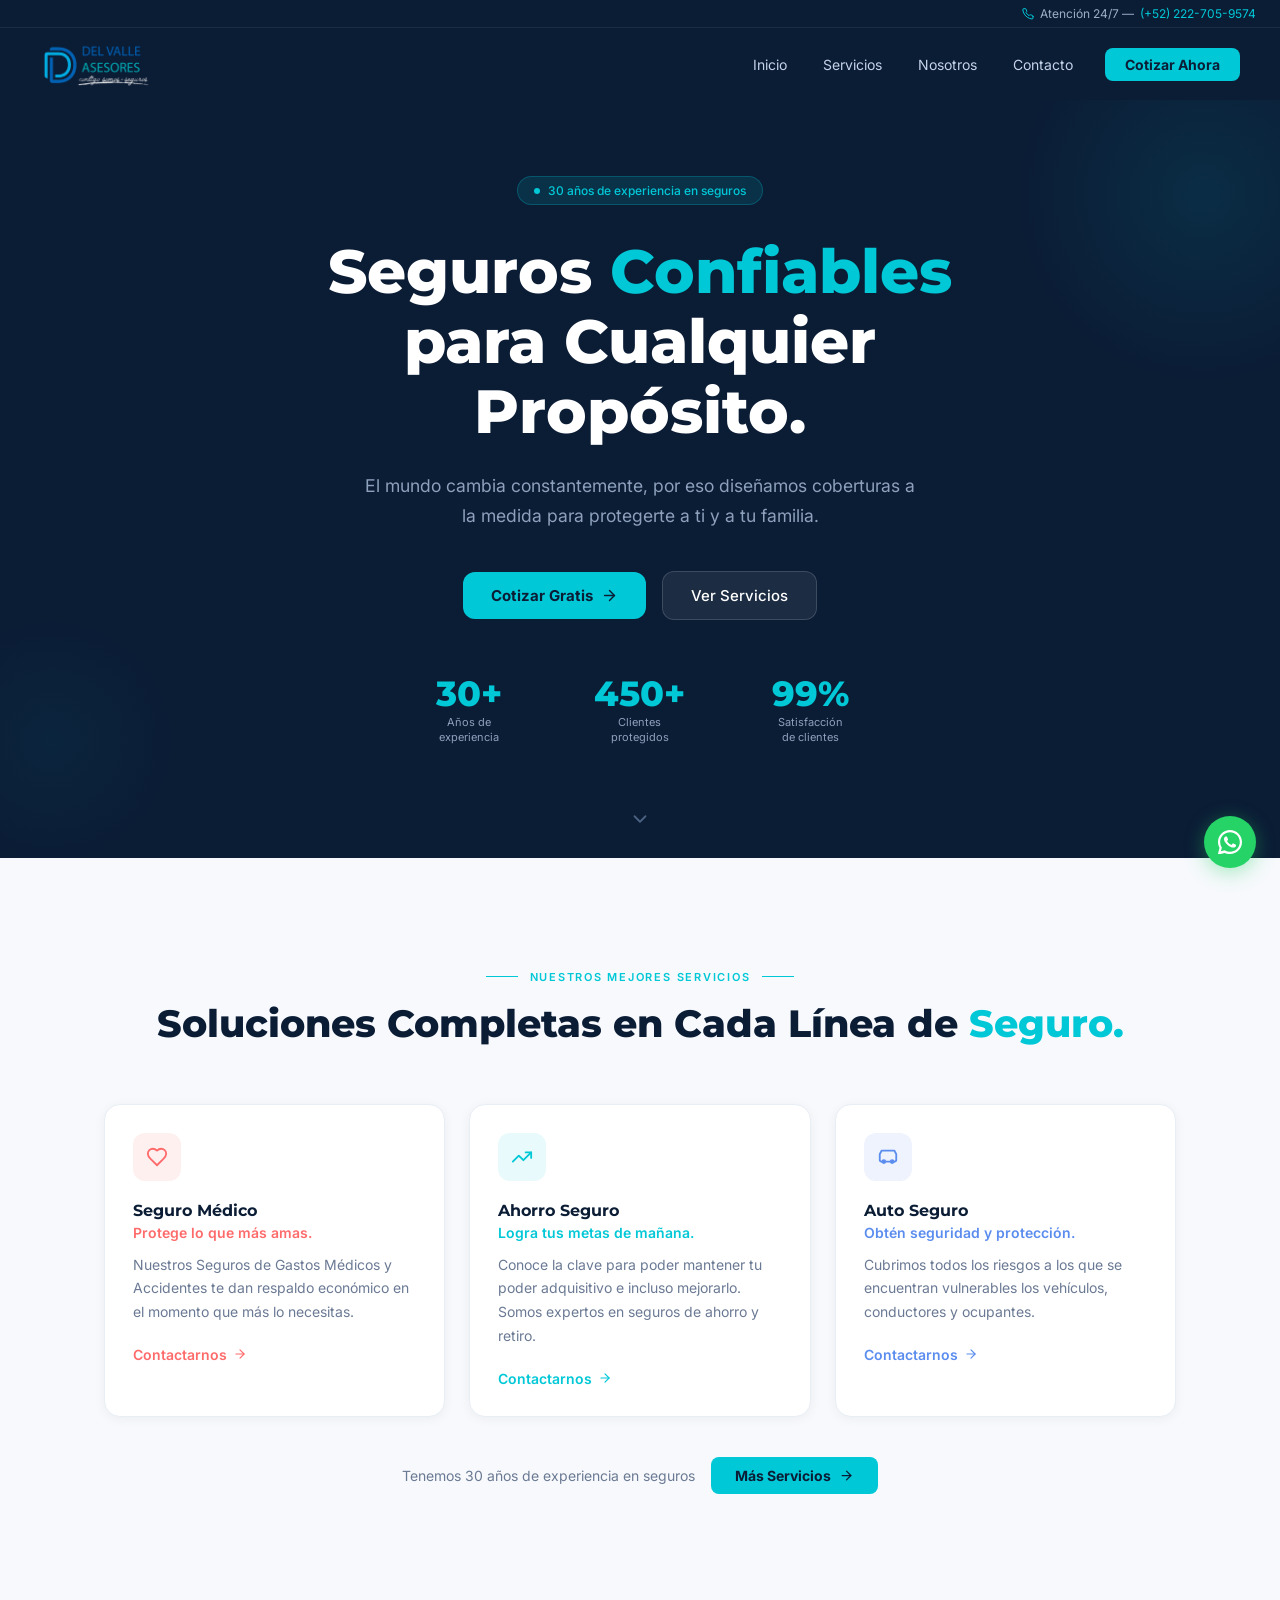
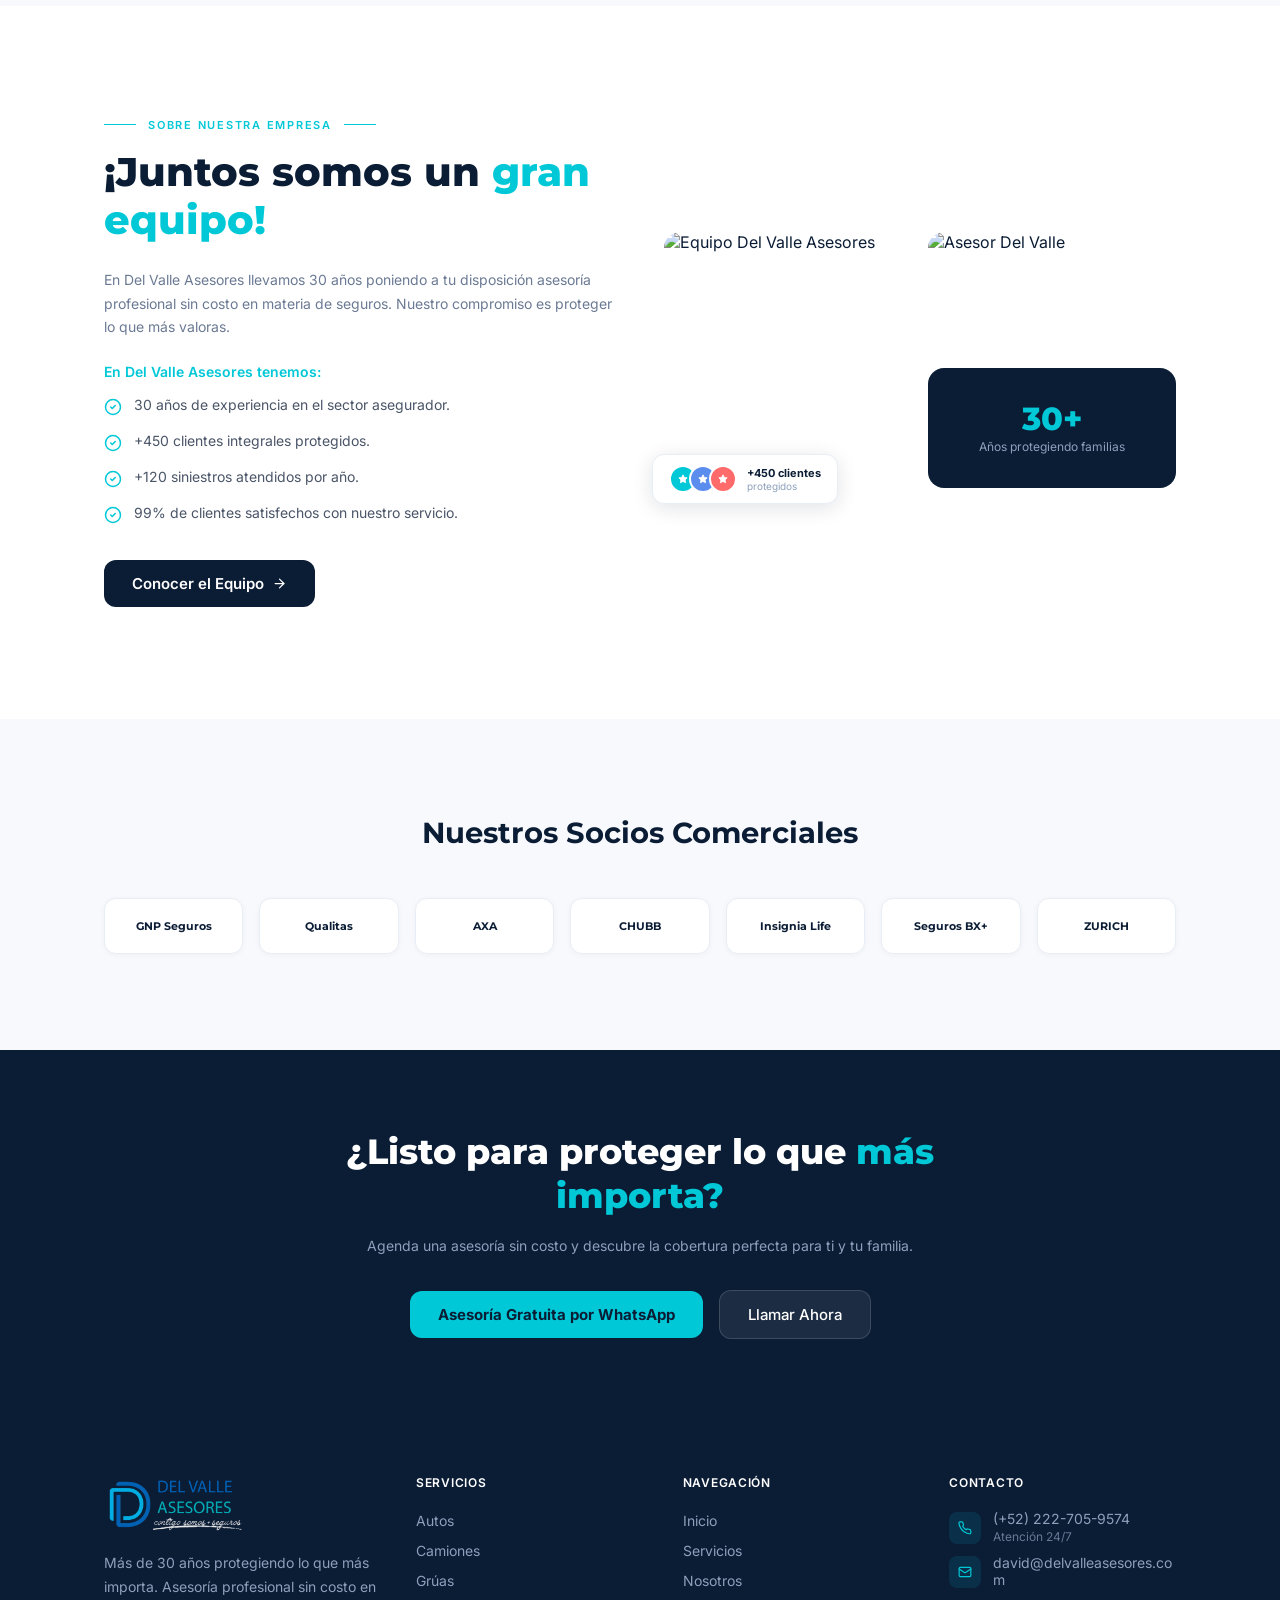
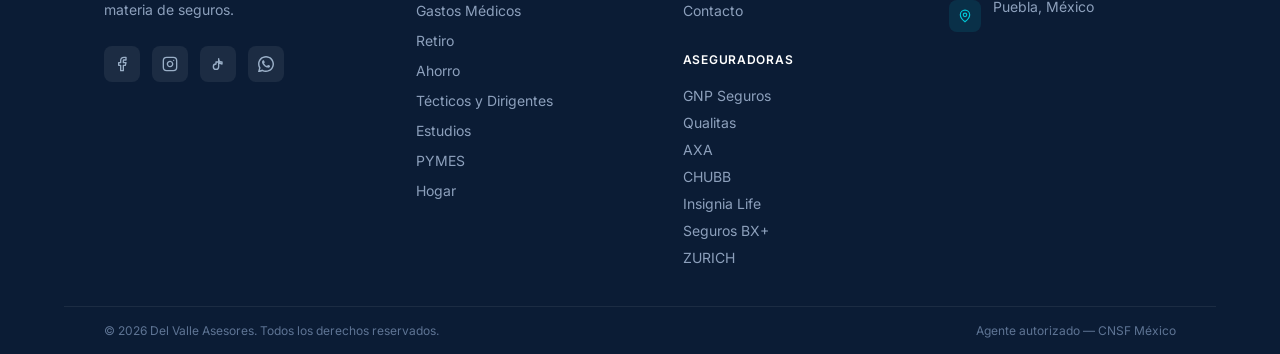
==== index.html @ 44bbe95d "Update services" ====
<!DOCTYPE html>
<html lang="es">

<head>
  <meta charset="UTF-8" />
  <meta name="viewport" content="width=device-width, initial-scale=1.0" />
  <title>Del Valle Asesores — Seguros Confiables</title>
  <link rel="stylesheet" href="css/styles.css" />
</head>

<body>

  <!-- ============================================================
     HEADER
     ============================================================ -->
  <header class="header" id="header">
    <!-- Top bar (desktop) -->
    <div class="header__topbar">
      <span class="header__topbar-phone">
        <svg width="12" height="12" viewBox="0 0 24 24" fill="none" stroke="#00C8D7" stroke-width="2"
          stroke-linecap="round" stroke-linejoin="round">
          <path
            d="M22 16.92v3a2 2 0 0 1-2.18 2 19.79 19.79 0 0 1-8.63-3.07A19.5 19.5 0 0 1 4.69 12.18 19.79 19.79 0 0 1 1.61 3.6 2 2 0 0 1 3.6 1.4h3a2 2 0 0 1 2 1.72c.127.96.361 1.903.7 2.81a2 2 0 0 1-.45 2.11L7.91 9.08a16 16 0 0 0 6 6l.96-.96a2 2 0 0 1 2.11-.45c.907.339 1.85.573 2.81.7A2 2 0 0 1 21.6 16.4l.32.52z" />
        </svg>
        Atención 24/7 —
        <a href="tel:+522227059574">(+52) 222-705-9574</a>
      </span>
    </div>
    <!-- Main nav -->
    <div class="header__main">
      <a href="index.html" class="header__logo">
        <img src="img/logo.png" alt="Del Valle Asesores" class="header__logo-img" />
      </a>
      <nav class="header__nav">
        <a href="index.html" class="header__nav-link" data-nav="index">Inicio</a>
        <a href="servicios.html" class="header__nav-link" data-nav="servicios">Servicios</a>
        <a href="nosotros.html" class="header__nav-link" data-nav="nosotros">Nosotros</a>
        <a href="contacto.html" class="header__nav-link" data-nav="contacto">Contacto</a>
        <a href="https://wa.me/522227059574?text=Hola%2C%20me%20gustar%C3%ADa%20obtener%20informaci%C3%B3n%20sobre%20sus%20seguros"
          target="_blank" rel="noopener noreferrer" class="header__cta">Cotizar Ahora</a>
      </nav>
      <button class="header__menu-btn" id="menu-btn" aria-label="Abrir menú">
        <span id="menu-icon-open">
          <svg width="20" height="20" viewBox="0 0 24 24" fill="none" stroke="currentColor" stroke-width="2"
            stroke-linecap="round" stroke-linejoin="round">
            <line x1="4" x2="20" y1="12" y2="12" />
            <line x1="4" x2="20" y1="6" y2="6" />
            <line x1="4" x2="20" y1="18" y2="18" />
          </svg>
        </span>
        <span id="menu-icon-close" style="display:none">
          <svg width="20" height="20" viewBox="0 0 24 24" fill="none" stroke="currentColor" stroke-width="2"
            stroke-linecap="round" stroke-linejoin="round">
            <path d="M18 6 6 18" />
            <path d="m6 6 12 12" />
          </svg>
        </span>
      </button>
    </div>
    <!-- Mobile menu -->
    <div class="header__mobile-menu" id="mobile-menu">
      <div class="header__mobile-phone">
        <svg width="12" height="12" viewBox="0 0 24 24" fill="none" stroke="#00C8D7" stroke-width="2"
          stroke-linecap="round" stroke-linejoin="round">
          <path
            d="M22 16.92v3a2 2 0 0 1-2.18 2 19.79 19.79 0 0 1-8.63-3.07A19.5 19.5 0 0 1 4.69 12.18 19.79 19.79 0 0 1 1.61 3.6 2 2 0 0 1 3.6 1.4h3a2 2 0 0 1 2 1.72c.127.96.361 1.903.7 2.81a2 2 0 0 1-.45 2.11L7.91 9.08a16 16 0 0 0 6 6l.96-.96a2 2 0 0 1 2.11-.45c.907.339 1.85.573 2.81.7A2 2 0 0 1 21.6 16.4l.32.52z" />
        </svg>
        <a href="tel:+522227059574">(+52) 222-705-9574</a>
        <span style="margin-left:4px;opacity:.6">— Atención 24/7</span>
      </div>
      <a href="index.html" class="header__mobile-link" data-nav="index">Inicio</a>
      <a href="servicios.html" class="header__mobile-link" data-nav="servicios">Servicios</a>
      <a href="nosotros.html" class="header__mobile-link" data-nav="nosotros">Nosotros</a>
      <a href="contacto.html" class="header__mobile-link" data-nav="contacto">Contacto</a>
      <a href="https://wa.me/522227059574?text=Hola%2C%20me%20gustar%C3%ADa%20obtener%20informaci%C3%B3n%20sobre%20sus%20seguros"
        target="_blank" rel="noopener noreferrer" class="header__mobile-cta">Cotizar Ahora</a>
    </div>
  </header>

  <!-- ============================================================
     MAIN CONTENT
     ============================================================ -->
  <main class="page-wrap">

    <!-- HERO -->
    <section class="hero">
      <div class="hero__bg"></div>
      <div class="hero__overlay"></div>
      <div class="hero__circle-top"></div>
      <div class="hero__circle-bottom"></div>
      <div class="hero__content">
        <span class="hero__badge">
          <span class="hero__badge-dot"></span>
          30 años de experiencia en seguros
        </span>
        <h1 class="hero__title">
          Seguros <span>Confiables</span> para Cualquier Propósito.
        </h1>
        <p class="hero__subtitle">
          El mundo cambia constantemente, por eso diseñamos coberturas a la medida para protegerte a ti y a tu familia.
        </p>
        <div class="hero__btns">
          <a href="https://wa.me/522227059574?text=Hola%2C%20me%20gustar%C3%ADa%20cotizar%20un%20seguro" target="_blank"
            rel="noopener noreferrer" class="btn btn--primary btn--full">
            Cotizar Gratis
            <svg width="17" height="17" viewBox="0 0 24 24" fill="none" stroke="currentColor" stroke-width="2"
              stroke-linecap="round" stroke-linejoin="round">
              <path d="M5 12h14" />
              <path d="m12 5 7 7-7 7" />
            </svg>
          </a>
          <a href="servicios.html" class="btn btn--outline-white btn--full">
            Ver Servicios
          </a>
        </div>
        <div class="hero__stats">
          <div class="hero__stat">
            <span class="hero__stat-value">30+</span>
            <span class="hero__stat-label">Años de<br>experiencia</span>
          </div>
          <div class="hero__stat">
            <span class="hero__stat-value">450+</span>
            <span class="hero__stat-label">Clientes<br>protegidos</span>
          </div>
          <div class="hero__stat">
            <span class="hero__stat-value">99%</span>
            <span class="hero__stat-label">Satisfacción<br>de clientes</span>
          </div>
        </div>
      </div>
      <div class="hero__scroll">
        <svg width="22" height="22" viewBox="0 0 24 24" fill="none" stroke="currentColor" stroke-width="2"
          stroke-linecap="round" stroke-linejoin="round">
          <path d="m6 9 6 6 6-6" />
        </svg>
      </div>
    </section>

    <!-- SERVICES OVERVIEW -->
    <section class="services-overview">
      <div class="container">
        <div class="section-header">
          <div class="section-label section-label--center">
            <span class="section-label__line"></span>
            <span class="section-label__text">Nuestros mejores servicios</span>
            <span class="section-label__line"></span>
          </div>
          <h2 class="section-title">
            Soluciones Completas en Cada Línea de <span>Seguro.</span>
          </h2>
        </div>
        <div class="services-grid">

          <!-- Card: Seguro Médico -->
          <div class="service-card">
            <div class="card__icon" style="background:#FFF0F0;color:#FF6B6B">
              <svg width="22" height="22" viewBox="0 0 24 24" fill="none" stroke="currentColor" stroke-width="2"
                stroke-linecap="round" stroke-linejoin="round">
                <path
                  d="M19 14c1.49-1.46 3-3.21 3-5.5A5.5 5.5 0 0 0 16.5 3c-1.76 0-3 .5-4.5 2-1.5-1.5-2.74-2-4.5-2A5.5 5.5 0 0 0 2 8.5c0 2.3 1.5 4.05 3 5.5l7 7Z" />
              </svg>
            </div>
            <h3 class="service-card__title">Seguro Médico</h3>
            <p class="service-card__sub" style="color:#FF6B6B">Protege lo que más amas.</p>
            <p class="service-card__desc">Nuestros Seguros de Gastos Médicos y Accidentes te dan respaldo económico en
              el momento que más lo necesitas.</p>
            <a href="servicios.html" class="service-card__link" style="color:#FF6B6B">
              Contactarnos
              <svg width="14" height="14" viewBox="0 0 24 24" fill="none" stroke="currentColor" stroke-width="2"
                stroke-linecap="round" stroke-linejoin="round">
                <path d="M5 12h14" />
                <path d="m12 5 7 7-7 7" />
              </svg>
            </a>
          </div>

          <!-- Card: Ahorro Seguro -->
          <div class="service-card">
            <div class="card__icon" style="background:#E8FAFB;color:#00C8D7">
              <svg width="22" height="22" viewBox="0 0 24 24" fill="none" stroke="currentColor" stroke-width="2"
                stroke-linecap="round" stroke-linejoin="round">
                <polyline points="22 7 13.5 15.5 8.5 10.5 2 17" />
                <polyline points="16 7 22 7 22 13" />
              </svg>
            </div>
            <h3 class="service-card__title">Ahorro Seguro</h3>
            <p class="service-card__sub" style="color:#00C8D7">Logra tus metas de mañana.</p>
            <p class="service-card__desc">Conoce la clave para poder mantener tu poder adquisitivo e incluso mejorarlo.
              Somos expertos en seguros de ahorro y retiro.</p>
            <a href="servicios.html" class="service-card__link" style="color:#00C8D7">
              Contactarnos
              <svg width="14" height="14" viewBox="0 0 24 24" fill="none" stroke="currentColor" stroke-width="2"
                stroke-linecap="round" stroke-linejoin="round">
                <path d="M5 12h14" />
                <path d="m12 5 7 7-7 7" />
              </svg>
            </a>
          </div>

          <!-- Card: Auto Seguro -->
          <div class="service-card">
            <div class="card__icon" style="background:#EEF3FE;color:#5B8DEF">
              <svg width="22" height="22" viewBox="0 0 24 24" fill="none" stroke="currentColor" stroke-width="2"
                stroke-linecap="round" stroke-linejoin="round">
                <path d="M19 17H5" />
                <path d="M5 17a2 2 0 0 1-2-2V9l2-4h14l2 4v6a2 2 0 0 1-2 2" />
                <circle cx="7.5" cy="17" r="1.5" />
                <circle cx="16.5" cy="17" r="1.5" />
              </svg>
            </div>
            <h3 class="service-card__title">Auto Seguro</h3>
            <p class="service-card__sub" style="color:#5B8DEF">Obtén seguridad y protección.</p>
            <p class="service-card__desc">Cubrimos todos los riesgos a los que se encuentran vulnerables los vehículos,
              conductores y ocupantes.</p>
            <a href="servicios.html" class="service-card__link" style="color:#5B8DEF">
              Contactarnos
              <svg width="14" height="14" viewBox="0 0 24 24" fill="none" stroke="currentColor" stroke-width="2"
                stroke-linecap="round" stroke-linejoin="round">
                <path d="M5 12h14" />
                <path d="m12 5 7 7-7 7" />
              </svg>
            </a>
          </div>

        </div>
        <div class="services-footer">
          <p class="services-footer__text">Tenemos 30 años de experiencia en seguros</p>
          <a href="servicios.html" class="btn btn--primary btn--sm">
            Más Servicios
            <svg width="15" height="15" viewBox="0 0 24 24" fill="none" stroke="currentColor" stroke-width="2"
              stroke-linecap="round" stroke-linejoin="round">
              <path d="M5 12h14" />
              <path d="m12 5 7 7-7 7" />
            </svg>
          </a>
        </div>
      </div>
    </section>

    <!-- ABOUT TEASER -->
    <section class="about-teaser">
      <div class="container">
        <div class="about-teaser__grid">
          <div>
            <div class="section-label section-label--left">
              <span class="section-label__line"></span>
              <span class="section-label__text">Sobre nuestra empresa</span>
              <span class="section-label__line"></span>
            </div>
            <h2 class="about-teaser__title">¡Juntos somos un <span>gran equipo!</span></h2>
            <p class="about-teaser__desc">En Del Valle Asesores llevamos 30 años poniendo a tu disposición asesoría
              profesional sin costo en materia de seguros. Nuestro compromiso es proteger lo que más valoras.</p>
            <p class="about-teaser__label">En Del Valle Asesores tenemos:</p>
            <ul class="checklist">
              <li class="checklist__item">
                <span class="checklist__icon"><svg width="18" height="18" viewBox="0 0 24 24" fill="none"
                    stroke="currentColor" stroke-width="2" stroke-linecap="round" stroke-linejoin="round">
                    <circle cx="12" cy="12" r="10" />
                    <path d="m9 12 2 2 4-4" />
                  </svg></span>
                <span class="checklist__text">30 años de experiencia en el sector asegurador.</span>
              </li>
              <li class="checklist__item">
                <span class="checklist__icon"><svg width="18" height="18" viewBox="0 0 24 24" fill="none"
                    stroke="currentColor" stroke-width="2" stroke-linecap="round" stroke-linejoin="round">
                    <circle cx="12" cy="12" r="10" />
                    <path d="m9 12 2 2 4-4" />
                  </svg></span>
                <span class="checklist__text">+450 clientes integrales protegidos.</span>
              </li>
              <li class="checklist__item">
                <span class="checklist__icon"><svg width="18" height="18" viewBox="0 0 24 24" fill="none"
                    stroke="currentColor" stroke-width="2" stroke-linecap="round" stroke-linejoin="round">
                    <circle cx="12" cy="12" r="10" />
                    <path d="m9 12 2 2 4-4" />
                  </svg></span>
                <span class="checklist__text">+120 siniestros atendidos por año.</span>
              </li>
              <li class="checklist__item">
                <span class="checklist__icon"><svg width="18" height="18" viewBox="0 0 24 24" fill="none"
                    stroke="currentColor" stroke-width="2" stroke-linecap="round" stroke-linejoin="round">
                    <circle cx="12" cy="12" r="10" />
                    <path d="m9 12 2 2 4-4" />
                  </svg></span>
                <span class="checklist__text">99% de clientes satisfechos con nuestro servicio.</span>
              </li>
            </ul>
            <a href="nosotros.html" class="btn btn--dark">
              Conocer el Equipo
              <svg width="15" height="15" viewBox="0 0 24 24" fill="none" stroke="currentColor" stroke-width="2"
                stroke-linecap="round" stroke-linejoin="round">
                <path d="M5 12h14" />
                <path d="m12 5 7 7-7 7" />
              </svg>
            </a>
          </div>
          <div class="about-teaser__images">
            <div class="about-teaser__img-tall">
              <img
                src="https://images.unsplash.com/photo-1666867936058-de34bfd5b320?crop=entropy&cs=tinysrgb&fit=max&fm=jpg&w=600"
                alt="Equipo Del Valle Asesores" />
            </div>
            <div class="about-teaser__img-col">
              <div class="about-teaser__img-short">
                <img
                  src="https://images.unsplash.com/photo-1667066454794-b7b0987b478a?crop=entropy&cs=tinysrgb&fit=max&fm=jpg&w=400"
                  alt="Asesor Del Valle" />
              </div>
              <div class="about-teaser__img-stat">
                <span class="about-teaser__img-stat-num">30+</span>
                <span class="about-teaser__img-stat-label">Años protegiendo familias</span>
              </div>
            </div>
            <div class="about-teaser__badge">
              <div class="about-teaser__badge-avatars">
                <div class="about-teaser__badge-avatar" style="background:#00C8D7">
                  <svg width="10" height="10" viewBox="0 0 24 24" fill="#fff" stroke="#fff" stroke-width="2">
                    <polygon
                      points="12 2 15.09 8.26 22 9.27 17 14.14 18.18 21.02 12 17.77 5.82 21.02 7 14.14 2 9.27 8.91 8.26 12 2" />
                  </svg>
                </div>
                <div class="about-teaser__badge-avatar" style="background:#5B8DEF">
                  <svg width="10" height="10" viewBox="0 0 24 24" fill="#fff" stroke="#fff" stroke-width="2">
                    <polygon
                      points="12 2 15.09 8.26 22 9.27 17 14.14 18.18 21.02 12 17.77 5.82 21.02 7 14.14 2 9.27 8.91 8.26 12 2" />
                  </svg>
                </div>
                <div class="about-teaser__badge-avatar" style="background:#FF6B6B">
                  <svg width="10" height="10" viewBox="0 0 24 24" fill="#fff" stroke="#fff" stroke-width="2">
                    <polygon
                      points="12 2 15.09 8.26 22 9.27 17 14.14 18.18 21.02 12 17.77 5.82 21.02 7 14.14 2 9.27 8.91 8.26 12 2" />
                  </svg>
                </div>
              </div>
              <div>
                <p class="about-teaser__badge-name">+450 clientes</p>
                <p class="about-teaser__badge-sub">protegidos</p>
              </div>
            </div>
          </div>
        </div>
      </div>
    </section>

    <!-- PARTNERS -->
    <section class="partners">
      <div class="container">
        <h2 class="partners__title">Nuestros Socios Comerciales</h2>
        <div class="partners__grid">
          <div class="partner-card"><span>GNP Seguros</span></div>
          <div class="partner-card"><span>Qualitas</span></div>
          <div class="partner-card"><span>AXA</span></div>
          <div class="partner-card"><span>CHUBB</span></div>
          <div class="partner-card"><span>Insignia Life</span></div>
          <div class="partner-card"><span>Seguros BX+</span></div>
          <div class="partner-card"><span>ZURICH</span></div>
        </div>
      </div>
    </section>

    <!-- CTA BANNER -->
    <section class="cta-banner">
      <div class="cta-banner__inner">
        <h2 class="cta-banner__title">¿Listo para proteger lo que <span>más importa?</span></h2>
        <p class="cta-banner__sub">Agenda una asesoría sin costo y descubre la cobertura perfecta para ti y tu familia.
        </p>
        <div class="cta-banner__btns">
          <a href="https://wa.me/522227059574?text=Hola%2C%20me%20gustar%C3%ADa%20una%20asesor%C3%ADa%20gratuita%20de%20seguros"
            target="_blank" rel="noopener noreferrer" class="btn btn--primary btn--full">
            Asesoría Gratuita por WhatsApp
          </a>
          <a href="tel:+522227059574" class="btn btn--outline-white btn--full">
            Llamar Ahora
          </a>
        </div>
      </div>
    </section>

  </main>

  <!-- ============================================================
     FOOTER
     ============================================================ -->
  <footer class="footer">
    <div class="footer__main">
      <div class="footer__grid">
        <!-- Brand -->
        <div>
          <div class="footer__brand-logo">
            <img src="img/logo.png" alt="Del Valle Asesores" class="footer__brand-logo-img" />
          </div>
          <p class="footer__brand-desc">Más de 30 años protegiendo lo que más importa. Asesoría profesional sin costo en
            materia de seguros.</p>
          <div class="footer__social">
            <a href="#" class="footer__social-link" aria-label="Facebook">
              <svg width="16" height="16" viewBox="0 0 24 24" fill="none" stroke="currentColor" stroke-width="2"
                stroke-linecap="round" stroke-linejoin="round">
                <path d="M18 2h-3a5 5 0 0 0-5 5v3H7v4h3v8h4v-8h3l1-4h-4V7a1 1 0 0 1 1-1h3z" />
              </svg>
            </a>
            <a href="#" class="footer__social-link" aria-label="Instagram">
              <svg width="16" height="16" viewBox="0 0 24 24" fill="none" stroke="currentColor" stroke-width="2"
                stroke-linecap="round" stroke-linejoin="round">
                <rect width="20" height="20" x="2" y="2" rx="5" ry="5" />
                <path d="M16 11.37A4 4 0 1 1 12.63 8 4 4 0 0 1 16 11.37z" />
                <line x1="17.5" x2="17.51" y1="6.5" y2="6.5" />
              </svg>
            </a>
            <a href="#" class="footer__social-link" aria-label="TikTok">
              <svg width="16" height="16" viewBox="0 0 24 24" fill="none" stroke="currentColor" stroke-width="2"
                stroke-linecap="round" stroke-linejoin="round">
                <path d="M9 12a4 4 0 1 0 4 4V4a5 5 0 0 0 5 5v3a8 8 0 0 1-5-3h-4z" />
              </svg>
            </a>
            <a href="https://wa.me/522227059574" target="_blank" rel="noopener noreferrer" class="footer__social-link"
              aria-label="WhatsApp">
              <svg width="16" height="16" viewBox="0 0 24 24" fill="currentColor">
                <path
                  d="M17.472 14.382c-.297-.149-1.758-.867-2.03-.967-.273-.099-.471-.148-.67.15-.197.297-.767.966-.94 1.164-.173.199-.347.223-.644.075-.297-.15-1.255-.463-2.39-1.475-.883-.788-1.48-1.761-1.653-2.059-.173-.297-.018-.458.13-.606.134-.133.298-.347.446-.52.149-.174.198-.298.298-.497.099-.198.05-.371-.025-.52-.075-.149-.669-1.612-.916-2.207-.242-.579-.487-.5-.669-.51-.173-.008-.371-.01-.57-.01-.198 0-.52.074-.792.372-.272.297-1.04 1.016-1.04 2.479 0 1.462 1.065 2.875 1.213 3.074.149.198 2.096 3.2 5.077 4.487.709.306 1.262.489 1.694.625.712.227 1.36.195 1.871.118.571-.085 1.758-.719 2.006-1.413.248-.694.248-1.289.173-1.413-.074-.124-.272-.198-.57-.347z" />
                <path
                  d="M12 0C5.373 0 0 5.373 0 12c0 2.123.554 4.117 1.528 5.845L.057 23.55a.75.75 0 00.921.921l5.704-1.47A11.933 11.933 0 0012 24c6.627 0 12-5.373 12-12S18.627 0 12 0zm0 21.818a9.796 9.796 0 01-5.006-1.371l-.36-.214-3.724.96.989-3.614-.235-.373A9.775 9.775 0 012.182 12C2.182 6.564 6.564 2.182 12 2.182S21.818 6.564 21.818 12 17.436 21.818 12 21.818z" />
              </svg>
            </a>
          </div>
        </div>
        <!-- Services -->
        <div>
          <h4 class="footer__col-title">Servicios</h4>
          <ul class="footer__list">
            <li><a href="servicios.html" class="footer__list-link">Autos</a></li>
            <li><a href="servicios.html" class="footer__list-link">Camiones</a></li>
            <li><a href="servicios.html" class="footer__list-link">Grúas</a></li>
            <li><a href="servicios.html" class="footer__list-link">Gastos Médicos</a></li>
            <li><a href="servicios.html" class="footer__list-link">Retiro</a></li>
            <li><a href="servicios.html" class="footer__list-link">Ahorro</a></li>
            <li><a href="servicios.html" class="footer__list-link">Técticos y Dirigentes</a></li>
            <li><a href="servicios.html" class="footer__list-link">Estudios</a></li>
            <li><a href="servicios.html" class="footer__list-link">PYMES</a></li>
            <li><a href="servicios.html" class="footer__list-link">Hogar</a></li>
          </ul>
        </div>
        <!-- Navigation + Partners -->
        <div>
          <h4 class="footer__col-title">Navegación</h4>
          <ul class="footer__list">
            <li><a href="index.html" class="footer__list-link">Inicio</a></li>
            <li><a href="servicios.html" class="footer__list-link">Servicios</a></li>
            <li><a href="nosotros.html" class="footer__list-link">Nosotros</a></li>
            <li><a href="contacto.html" class="footer__list-link">Contacto</a></li>
          </ul>
          <h4 class="footer__col-title footer__col-title--mt">Aseguradoras</h4>
          <ul class="footer__list">
            <li class="footer__list-text">GNP Seguros</li>
            <li class="footer__list-text">Qualitas</li>
            <li class="footer__list-text">AXA</li>
            <li class="footer__list-text">CHUBB</li>
            <li class="footer__list-text">Insignia Life</li>
            <li class="footer__list-text">Seguros BX+</li>
            <li class="footer__list-text">ZURICH</li>
          </ul>
        </div>
        <!-- Contact -->
        <div>
          <h4 class="footer__col-title">Contacto</h4>
          <ul class="footer__list">
            <li>
              <a href="tel:+522227059574" class="footer__contact-item">
                <span class="footer__contact-icon">
                  <svg width="14" height="14" viewBox="0 0 24 24" fill="none" stroke="currentColor" stroke-width="2"
                    stroke-linecap="round" stroke-linejoin="round">
                    <path
                      d="M22 16.92v3a2 2 0 0 1-2.18 2 19.79 19.79 0 0 1-8.63-3.07A19.5 19.5 0 0 1 4.69 12.18 19.79 19.79 0 0 1 1.61 3.6 2 2 0 0 1 3.6 1.4h3a2 2 0 0 1 2 1.72c.127.96.361 1.903.7 2.81a2 2 0 0 1-.45 2.11L7.91 9.08a16 16 0 0 0 6 6l.96-.96a2 2 0 0 1 2.11-.45c.907.339 1.85.573 2.81.7A2 2 0 0 1 21.6 16.4l.32.52z" />
                  </svg>
                </span>
                <span>(+52) 222-705-9574<br><span class="footer__contact-sub">Atención 24/7</span></span>
              </a>
            </li>
            <li>
              <a href="mailto:david@delvalleasesores.com" class="footer__contact-item">
                <span class="footer__contact-icon">
                  <svg width="14" height="14" viewBox="0 0 24 24" fill="none" stroke="currentColor" stroke-width="2"
                    stroke-linecap="round" stroke-linejoin="round">
                    <rect width="20" height="16" x="2" y="4" rx="2" />
                    <path d="m22 7-8.97 5.7a1.94 1.94 0 0 1-2.06 0L2 7" />
                  </svg>
                </span>
                <span style="word-break:break-all">david@delvalleasesores.com</span>
              </a>
            </li>
            <li>
              <div class="footer__contact-item">
                <span class="footer__contact-icon">
                  <svg width="14" height="14" viewBox="0 0 24 24" fill="none" stroke="currentColor" stroke-width="2"
                    stroke-linecap="round" stroke-linejoin="round">
                    <path d="M20 10c0 6-8 12-8 12s-8-6-8-12a8 8 0 0 1 16 0Z" />
                    <circle cx="12" cy="10" r="3" />
                  </svg>
                </span>
                <span>Puebla, México</span>
              </div>
            </li>
          </ul>
        </div>
      </div>
    </div>
    <div class="footer__bottom">
      <span>©
        <script>document.write(new Date().getFullYear())</script> Del Valle Asesores. Todos los derechos reservados.
      </span>
      <span>Agente autorizado — CNSF México</span>
    </div>
  </footer>

  <!-- ============================================================
     FLOATING BUTTONS (Desktop)
     ============================================================ -->
  <div class="float-btns">
    <div class="float-btns__options" id="float-options">
      <a href="mailto:david@delvalleasesores.com" class="float-btn float-btn--email">
        <svg width="16" height="16" viewBox="0 0 24 24" fill="none" stroke="currentColor" stroke-width="2"
          stroke-linecap="round" stroke-linejoin="round">
          <rect width="20" height="16" x="2" y="4" rx="2" />
          <path d="m22 7-8.97 5.7a1.94 1.94 0 0 1-2.06 0L2 7" />
        </svg>
        Correo
      </a>
      <a href="tel:+522227059574" class="float-btn float-btn--phone">
        <svg width="16" height="16" viewBox="0 0 24 24" fill="none" stroke="currentColor" stroke-width="2"
          stroke-linecap="round" stroke-linejoin="round">
          <path
            d="M22 16.92v3a2 2 0 0 1-2.18 2 19.79 19.79 0 0 1-8.63-3.07A19.5 19.5 0 0 1 4.69 12.18 19.79 19.79 0 0 1 1.61 3.6 2 2 0 0 1 3.6 1.4h3a2 2 0 0 1 2 1.72c.127.96.361 1.903.7 2.81a2 2 0 0 1-.45 2.11L7.91 9.08a16 16 0 0 0 6 6l.96-.96a2 2 0 0 1 2.11-.45c.907.339 1.85.573 2.81.7A2 2 0 0 1 21.6 16.4l.32.52z" />
        </svg>
        Llamar
      </a>
      <a href="https://wa.me/522227059574" target="_blank" rel="noopener noreferrer" class="float-btn float-btn--wa">
        <svg width="16" height="16" viewBox="0 0 24 24" fill="currentColor">
          <path
            d="M17.472 14.382c-.297-.149-1.758-.867-2.03-.967-.273-.099-.471-.148-.67.15-.197.297-.767.966-.94 1.164-.173.199-.347.223-.644.075-.297-.15-1.255-.463-2.39-1.475-.883-.788-1.48-1.761-1.653-2.059-.173-.297-.018-.458.13-.606.134-.133.298-.347.446-.52.149-.174.198-.298.298-.497.099-.198.05-.371-.025-.52-.075-.149-.669-1.612-.916-2.207-.242-.579-.487-.5-.669-.51-.173-.008-.371-.01-.57-.01-.198 0-.52.074-.792.372-.272.297-1.04 1.016-1.04 2.479 0 1.462 1.065 2.875 1.213 3.074.149.198 2.096 3.2 5.077 4.487.709.306 1.262.489 1.694.625.712.227 1.36.195 1.871.118.571-.085 1.758-.719 2.006-1.413.248-.694.248-1.289.173-1.413-.074-.124-.272-.198-.57-.347z" />
          <path
            d="M12 0C5.373 0 0 5.373 0 12c0 2.123.554 4.117 1.528 5.845L.057 23.55a.75.75 0 00.921.921l5.704-1.47A11.933 11.933 0 0012 24c6.627 0 12-5.373 12-12S18.627 0 12 0zm0 21.818a9.796 9.796 0 01-5.006-1.371l-.36-.214-3.724.96.989-3.614-.235-.373A9.775 9.775 0 012.182 12C2.182 6.564 6.564 2.182 12 2.182S21.818 6.564 21.818 12 17.436 21.818 12 21.818z" />
        </svg>
        WhatsApp
      </a>
    </div>
    <button class="float-btn--toggle" id="float-toggle" aria-label="Contacto rápido">
      <svg width="24" height="24" viewBox="0 0 24 24" fill="currentColor">
        <path
          d="M17.472 14.382c-.297-.149-1.758-.867-2.03-.967-.273-.099-.471-.148-.67.15-.197.297-.767.966-.94 1.164-.173.199-.347.223-.644.075-.297-.15-1.255-.463-2.39-1.475-.883-.788-1.48-1.761-1.653-2.059-.173-.297-.018-.458.13-.606.134-.133.298-.347.446-.52.149-.174.198-.298.298-.497.099-.198.05-.371-.025-.52-.075-.149-.669-1.612-.916-2.207-.242-.579-.487-.5-.669-.51-.173-.008-.371-.01-.57-.01-.198 0-.52.074-.792.372-.272.297-1.04 1.016-1.04 2.479 0 1.462 1.065 2.875 1.213 3.074.149.198 2.096 3.2 5.077 4.487.709.306 1.262.489 1.694.625.712.227 1.36.195 1.871.118.571-.085 1.758-.719 2.006-1.413.248-.694.248-1.289.173-1.413-.074-.124-.272-.198-.57-.347z" />
        <path
          d="M12 0C5.373 0 0 5.373 0 12c0 2.123.554 4.117 1.528 5.845L.057 23.55a.75.75 0 00.921.921l5.704-1.47A11.933 11.933 0 0012 24c6.627 0 12-5.373 12-12S18.627 0 12 0zm0 21.818a9.796 9.796 0 01-5.006-1.371l-.36-.214-3.724.96.989-3.614-.235-.373A9.775 9.775 0 012.182 12C2.182 6.564 6.564 2.182 12 2.182S21.818 6.564 21.818 12 17.436 21.818 12 21.818z" />
      </svg>
    </button>
  </div>

  <!-- ============================================================
     BOTTOM NAV (Mobile)
     ============================================================ -->
  <nav class="bottom-nav">
    <a href="index.html" class="bottom-nav__item active" data-nav="index">
      <svg width="20" height="20" viewBox="0 0 24 24" fill="none" stroke="currentColor" stroke-width="2"
        stroke-linecap="round" stroke-linejoin="round">
        <path d="m3 9 9-7 9 7v11a2 2 0 0 1-2 2H5a2 2 0 0 1-2-2z" />
        <polyline points="9 22 9 12 15 12 15 22" />
      </svg>
      Inicio
    </a>
    <a href="servicios.html" class="bottom-nav__item" data-nav="servicios">
      <svg width="20" height="20" viewBox="0 0 24 24" fill="none" stroke="currentColor" stroke-width="2"
        stroke-linecap="round" stroke-linejoin="round">
        <path d="M12 22s8-4 8-10V5l-8-3-8 3v7c0 6 8 10 8 10z" />
      </svg>
      Servicios
    </a>
    <a href="nosotros.html" class="bottom-nav__item" data-nav="nosotros">
      <svg width="20" height="20" viewBox="0 0 24 24" fill="none" stroke="currentColor" stroke-width="2"
        stroke-linecap="round" stroke-linejoin="round">
        <path d="M16 21v-2a4 4 0 0 0-4-4H6a4 4 0 0 0-4 4v2" />
        <circle cx="9" cy="7" r="4" />
        <path d="M22 21v-2a4 4 0 0 0-3-3.87" />
        <path d="M16 3.13a4 4 0 0 1 0 7.75" />
      </svg>
      Nosotros
    </a>
    <a href="tel:+522227059574" class="bottom-nav__item">
      <svg width="20" height="20" viewBox="0 0 24 24" fill="none" stroke="currentColor" stroke-width="2"
        stroke-linecap="round" stroke-linejoin="round">
        <path
          d="M22 16.92v3a2 2 0 0 1-2.18 2 19.79 19.79 0 0 1-8.63-3.07A19.5 19.5 0 0 1 4.69 12.18 19.79 19.79 0 0 1 1.61 3.6 2 2 0 0 1 3.6 1.4h3a2 2 0 0 1 2 1.72c.127.96.361 1.903.7 2.81a2 2 0 0 1-.45 2.11L7.91 9.08a16 16 0 0 0 6 6l.96-.96a2 2 0 0 1 2.11-.45c.907.339 1.85.573 2.81.7A2 2 0 0 1 21.6 16.4l.32.52z" />
      </svg>
      Llamar
    </a>
    <a href="https://wa.me/522227059574" target="_blank" rel="noopener noreferrer"
      class="bottom-nav__item bottom-nav__item--wa">
      <svg width="20" height="20" viewBox="0 0 24 24" fill="currentColor">
        <path
          d="M17.472 14.382c-.297-.149-1.758-.867-2.03-.967-.273-.099-.471-.148-.67.15-.197.297-.767.966-.94 1.164-.173.199-.347.223-.644.075-.297-.15-1.255-.463-2.39-1.475-.883-.788-1.48-1.761-1.653-2.059-.173-.297-.018-.458.13-.606.134-.133.298-.347.446-.52.149-.174.198-.298.298-.497.099-.198.05-.371-.025-.52-.075-.149-.669-1.612-.916-2.207-.242-.579-.487-.5-.669-.51-.173-.008-.371-.01-.57-.01-.198 0-.52.074-.792.372-.272.297-1.04 1.016-1.04 2.479 0 1.462 1.065 2.875 1.213 3.074.149.198 2.096 3.2 5.077 4.487.709.306 1.262.489 1.694.625.712.227 1.36.195 1.871.118.571-.085 1.758-.719 2.006-1.413.248-.694.248-1.289.173-1.413-.074-.124-.272-.198-.57-.347z" />
        <path
          d="M12 0C5.373 0 0 5.373 0 12c0 2.123.554 4.117 1.528 5.845L.057 23.55a.75.75 0 00.921.921l5.704-1.47A11.933 11.933 0 0012 24c6.627 0 12-5.373 12-12S18.627 0 12 0zm0 21.818a9.796 9.796 0 01-5.006-1.371l-.36-.214-3.724.96.989-3.614-.235-.373A9.775 9.775 0 012.182 12C2.182 6.564 6.564 2.182 12 2.182S21.818 6.564 21.818 12 17.436 21.818 12 21.818z" />
      </svg>
      WhatsApp
    </a>
  </nav>

  <script src="js/main.js"></script>
</body>

</html>
---- css/styles.css ----
/* ============================================================
   GOOGLE FONTS
   ============================================================ */
@import url('https://fonts.googleapis.com/css2?family=Inter:wght@300;400;500;600;700;800&family=Montserrat:wght@400;500;600;700;800;900&display=swap');

/* ============================================================
   RESET & BASE
   ============================================================ */
*, *::before, *::after { box-sizing: border-box; margin: 0; padding: 0; }

html { scroll-behavior: smooth; }

body {
  font-family: 'Inter', sans-serif;
  color: #0B1C35;
  background: #fff;
  min-height: 100vh;
  display: flex;
  flex-direction: column;
}

a { text-decoration: none; color: inherit; }
ul { list-style: none; }
img { display: block; width: 100%; height: 100%; object-fit: cover; }
button { cursor: pointer; border: none; background: none; font-family: inherit; }
input, select, textarea { font-family: inherit; }

/* ============================================================
   CSS VARIABLES
   ============================================================ */
:root {
  --primary: #0B1C35;
  --accent: #00C8D7;
  --accent-hover: #00E5F5;
  --accent-dark: #00B5C2;
  --bg-light: #F7F9FC;
  --text-body: #6B7A94;
  --text-muted: #8DA0BC;
  --text-light: #C5D3E8;
  --text-nav: #9AAFC7;
  --border: #E8EEF5;
  --white: #fff;
}

/* ============================================================
   LAYOUT
   ============================================================ */
.container {
  max-width: 1152px;
  margin: 0 auto;
  padding: 0 20px;
}
@media (min-width: 768px) {
  .container { padding: 0 40px; }
}

.container--narrow { max-width: 960px; }
.container--wide { max-width: 1200px; }

.page-wrap {
  flex: 1;
  padding-bottom: 60px; /* space for mobile bottom nav */
}
@media (min-width: 768px) {
  .page-wrap { padding-bottom: 0; }
}

/* ============================================================
   SECTION LABEL
   ============================================================ */
.section-label {
  display: flex;
  align-items: center;
  gap: 12px;
  margin-bottom: 16px;
}
.section-label--center { justify-content: center; }
.section-label--left { justify-content: flex-start; }

.section-label__line {
  height: 1px;
  width: 32px;
  flex-shrink: 0;
  background: var(--accent);
}
.section-label__text {
  font-size: 11px;
  text-transform: uppercase;
  letter-spacing: 0.16em;
  color: var(--accent);
  font-weight: 600;
}

/* ============================================================
   HEADER
   ============================================================ */
.header {
  position: fixed;
  top: 0; left: 0; right: 0;
  z-index: 50;
  background: var(--primary);
  transition: background 0.3s, box-shadow 0.3s, backdrop-filter 0.3s;
}
.header.scrolled {
  background: rgba(11, 28, 53, 0.97);
  backdrop-filter: blur(12px);
  box-shadow: 0 2px 24px rgba(0,0,0,0.3);
}

.header__topbar {
  display: none;
  align-items: center;
  justify-content: flex-end;
  padding: 6px 24px;
  font-size: 12px;
  color: var(--text-nav);
  border-bottom: 1px solid rgba(255,255,255,0.07);
}
@media (min-width: 768px) {
  .header__topbar { display: flex; }
}

.header__topbar a {
  color: var(--accent);
  transition: color 0.2s;
}
.header__topbar a:hover { color: #fff; }
.header__topbar-phone {
  display: flex;
  align-items: center;
  gap: 6px;
}

.header__main {
  display: flex;
  align-items: center;
  justify-content: space-between;
  padding: 14px 20px;
}
@media (min-width: 768px) {
  .header__main { padding: 14px 40px; }
}

.header__logo {
  display: flex;
  align-items: center;
}
.header__logo-img {
  height: 44px;
  width: auto;
  object-fit: contain;
  display: block;
  transition: opacity 0.2s;
}
.header__logo:hover .header__logo-img { opacity: 0.85; }

.header__nav {
  display: none;
  align-items: center;
  gap: 4px;
}
@media (min-width: 768px) { .header__nav { display: flex; } }

.header__nav-link {
  padding: 8px 16px;
  border-radius: 6px;
  font-size: 14px;
  color: var(--text-light);
  font-weight: 400;
  transition: color 0.2s, background 0.2s;
}
.header__nav-link:hover {
  color: #fff;
  background: rgba(255,255,255,0.06);
}
.header__nav-link.active {
  color: var(--accent);
  background: rgba(0,200,215,0.1);
  font-weight: 600;
}

.header__cta {
  display: none;
  margin-left: 12px;
  padding: 8px 20px;
  border-radius: 8px;
  font-size: 14px;
  background: var(--accent);
  color: var(--primary);
  font-weight: 700;
  transition: background 0.2s;
}
.header__cta:hover { background: var(--accent-hover); }
@media (min-width: 768px) { .header__cta { display: inline-block; } }

.header__menu-btn {
  display: flex;
  align-items: center;
  justify-content: center;
  width: 36px; height: 36px;
  border-radius: 8px;
  background: rgba(255,255,255,0.08);
  color: #fff;
  transition: background 0.2s;
}
.header__menu-btn:hover { background: rgba(255,255,255,0.14); }
@media (min-width: 768px) { .header__menu-btn { display: none; } }

.header__mobile-menu {
  display: none;
  flex-direction: column;
  gap: 4px;
  padding: 0 20px 20px;
  border-top: 1px solid rgba(255,255,255,0.08);
}
.header__mobile-menu.open { display: flex; }

.header__mobile-phone {
  display: flex;
  align-items: center;
  gap: 6px;
  padding: 12px 0;
  font-size: 12px;
  color: var(--text-nav);
  border-bottom: 1px solid rgba(255,255,255,0.07);
}
.header__mobile-phone a { color: var(--accent); }

.header__mobile-link {
  padding: 12px;
  border-radius: 8px;
  font-size: 14px;
  color: var(--text-light);
  transition: background 0.2s, color 0.2s;
}
.header__mobile-link:hover { background: rgba(255,255,255,0.06); color: #fff; }
.header__mobile-link.active {
  color: var(--accent);
  background: rgba(0,200,215,0.1);
  font-weight: 600;
}

.header__mobile-cta {
  margin-top: 8px;
  padding: 12px 20px;
  border-radius: 12px;
  font-size: 14px;
  font-weight: 700;
  text-align: center;
  background: var(--accent);
  color: var(--primary);
}

/* ============================================================
   FOOTER
   ============================================================ */
.footer {
  background: var(--primary);
  color: var(--text-light);
}

.footer__main {
  max-width: 1152px;
  margin: 0 auto;
  padding: 56px 20px 40px;
}
@media (min-width: 768px) { .footer__main { padding: 56px 40px 40px; } }

.footer__grid {
  display: grid;
  grid-template-columns: 1fr;
  gap: 40px;
}
@media (min-width: 768px) {
  .footer__grid { grid-template-columns: repeat(2, 1fr); }
}
@media (min-width: 1024px) {
  .footer__grid { grid-template-columns: 1.2fr 1fr 1fr 1fr; }
}

.footer__brand-logo {
  margin-bottom: 20px;
}
.footer__brand-logo-img {
  height: 56px;
  width: auto;
  object-fit: contain;
  display: block;
}

.footer__brand-desc {
  font-size: 14px;
  line-height: 1.7;
  color: var(--text-muted);
  margin-bottom: 24px;
}

.footer__social {
  display: flex;
  gap: 12px;
}
.footer__social-link {
  display: flex;
  align-items: center;
  justify-content: center;
  width: 36px; height: 36px;
  border-radius: 8px;
  background: rgba(255,255,255,0.07);
  color: var(--text-nav);
  transition: background 0.2s, color 0.2s;
}
.footer__social-link:hover {
  background: var(--accent);
  color: #fff;
}

.footer__col-title {
  font-size: 12px;
  font-weight: 600;
  letter-spacing: 0.06em;
  text-transform: uppercase;
  color: #fff;
  margin-bottom: 20px;
}
.footer__col-title--mt { margin-top: 32px; }

.footer__list { display: flex; flex-direction: column; gap: 10px; }
.footer__list-link {
  font-size: 14px;
  color: var(--text-muted);
  transition: color 0.2s;
}
.footer__list-link:hover { color: var(--accent); }
.footer__list-text {
  font-size: 14px;
  color: var(--text-muted);
}

.footer__contact-item {
  display: flex;
  align-items: flex-start;
  gap: 12px;
  font-size: 14px;
  color: var(--text-muted);
  transition: color 0.2s;
}
.footer__contact-item:hover { color: #fff; }
.footer__contact-icon {
  margin-top: 2px;
  width: 32px; height: 32px;
  border-radius: 8px;
  background: rgba(0,200,215,0.12);
  color: var(--accent);
  display: flex;
  align-items: center;
  justify-content: center;
  flex-shrink: 0;
}
.footer__contact-sub { font-size: 12px; opacity: 0.7; }

.footer__bottom {
  max-width: 1152px;
  margin: 0 auto;
  padding: 16px 20px;
  display: flex;
  flex-direction: column;
  align-items: center;
  justify-content: space-between;
  gap: 8px;
  font-size: 12px;
  color: #5E7494;
  border-top: 1px solid rgba(255,255,255,0.07);
}
@media (min-width: 768px) {
  .footer__bottom { flex-direction: row; padding: 16px 40px; }
}

/* ============================================================
   FLOATING BUTTONS (Desktop only)
   ============================================================ */
.float-btns {
  display: none;
  position: fixed;
  bottom: 32px;
  right: 24px;
  z-index: 40;
  flex-direction: column;
  align-items: flex-end;
  gap: 10px;
}
@media (min-width: 768px) { .float-btns { display: flex; } }

.float-btns__options {
  display: none;
  flex-direction: column;
  align-items: flex-end;
  gap: 8px;
}
.float-btns__options.open { display: flex; }

.float-btn {
  display: flex;
  align-items: center;
  gap: 8px;
  padding: 10px 16px;
  border-radius: 40px;
  font-size: 13px;
  font-weight: 600;
  color: #fff;
  box-shadow: 0 4px 16px rgba(0,0,0,0.2);
  transition: opacity 0.2s, transform 0.2s;
  white-space: nowrap;
}
.float-btn:hover { opacity: 0.9; transform: translateY(-1px); }
.float-btn--wa { background: #25D366; }
.float-btn--phone { background: var(--accent); }
.float-btn--email { background: #5B8DEF; }
.float-btn--toggle {
  display: flex;
  align-items: center;
  justify-content: center;
  width: 52px; height: 52px;
  border-radius: 50%;
  background: #25D366;
  color: #fff;
  box-shadow: 0 4px 20px rgba(37,211,102,0.4);
  transition: transform 0.2s;
}
.float-btn--toggle:hover { transform: scale(1.05); }

/* ============================================================
   BOTTOM NAV (Mobile only)
   ============================================================ */
.bottom-nav {
  display: flex;
  position: fixed;
  bottom: 0; left: 0; right: 0;
  height: 60px;
  background: #fff;
  border-top: 1px solid var(--border);
  z-index: 40;
  box-shadow: 0 -2px 12px rgba(11,28,53,0.06);
}
@media (min-width: 768px) { .bottom-nav { display: none; } }

.bottom-nav__item {
  flex: 1;
  display: flex;
  flex-direction: column;
  align-items: center;
  justify-content: center;
  gap: 3px;
  color: #9AAFC7;
  font-size: 10px;
  font-weight: 500;
  transition: color 0.2s;
  text-decoration: none;
}
.bottom-nav__item.active { color: var(--accent); }
.bottom-nav__item--wa {
  background: #25D366;
  color: #fff;
  border-radius: 0;
}
.bottom-nav__item--wa:hover { color: #fff; }

/* ============================================================
   HERO SECTION
   ============================================================ */
.hero {
  position: relative;
  display: flex;
  flex-direction: column;
  align-items: center;
  justify-content: center;
  text-align: center;
  padding: 144px 20px 80px;
  min-height: 90vh;
  background: var(--primary);
  overflow: hidden;
}
@media (min-width: 768px) { .hero { padding: 176px 20px 112px; } }

.hero__bg {
  position: absolute;
  inset: 0;
  opacity: 0.1;
  background-image: url("https://images.unsplash.com/photo-1770871821382-60ea99b0a941?crop=entropy&cs=tinysrgb&fit=max&fm=jpg&w=1080");
  background-size: cover;
  background-position: center;
}
.hero__overlay {
  position: absolute;
  inset: 0;
  background: linear-gradient(135deg, rgba(11,28,53,0.96) 0%, rgba(11,28,53,0.8) 100%);
}
.hero__circle-top {
  position: absolute;
  top: 80px; right: 0;
  width: 384px; height: 384px;
  border-radius: 50%;
  opacity: 0.1;
  background: radial-gradient(circle, #00C8D7 0%, transparent 70%);
  transform: translate(30%, -20%);
  pointer-events: none;
}
.hero__circle-bottom {
  position: absolute;
  bottom: 40px; left: 0;
  width: 256px; height: 256px;
  border-radius: 50%;
  opacity: 0.05;
  background: radial-gradient(circle, #00C8D7 0%, transparent 70%);
  transform: translate(-30%, 20%);
  pointer-events: none;
}

.hero__content {
  position: relative;
  z-index: 10;
  max-width: 768px;
  margin: 0 auto;
}

.hero__badge {
  display: inline-flex;
  align-items: center;
  gap: 8px;
  padding: 6px 16px;
  border-radius: 999px;
  font-size: 12px;
  margin-bottom: 32px;
  background: rgba(0,200,215,0.12);
  color: var(--accent);
  border: 1px solid rgba(0,200,215,0.25);
  font-weight: 500;
}
.hero__badge-dot {
  width: 6px; height: 6px;
  border-radius: 50%;
  background: var(--accent);
  display: inline-block;
}

.hero__title {
  color: #fff;
  font-family: 'Montserrat', sans-serif;
  font-weight: 800;
  font-size: clamp(2rem, 6vw, 3.8rem);
  line-height: 1.15;
  margin-bottom: 24px;
}
.hero__title span { color: var(--accent); }

.hero__subtitle {
  color: var(--text-muted);
  font-size: clamp(0.95rem, 2vw, 1.1rem);
  line-height: 1.7;
  margin-bottom: 40px;
  max-width: 560px;
  margin-left: auto;
  margin-right: auto;
}

.hero__btns {
  display: flex;
  flex-direction: column;
  align-items: center;
  justify-content: center;
  gap: 16px;
}
@media (min-width: 480px) {
  .hero__btns { flex-direction: row; }
}

.hero__stats {
  margin-top: 56px;
  display: grid;
  grid-template-columns: repeat(3, 1fr);
  gap: 16px;
  max-width: 480px;
  margin-left: auto;
  margin-right: auto;
}
@media (min-width: 768px) { .hero__stats { gap: 32px; } }

.hero__stat {
  display: flex;
  flex-direction: column;
  align-items: center;
}
.hero__stat-value {
  color: var(--accent);
  font-family: 'Montserrat', sans-serif;
  font-weight: 800;
  font-size: clamp(1.5rem, 5vw, 2.2rem);
  line-height: 1;
}
.hero__stat-label {
  margin-top: 4px;
  color: var(--text-muted);
  font-size: 11px;
  line-height: 1.4;
  text-align: center;
}

.hero__scroll {
  position: absolute;
  bottom: 24px;
  left: 50%;
  transform: translateX(-50%);
  color: #4A6280;
  animation: bounce 2s infinite;
}

@keyframes bounce {
  0%, 100% { transform: translateX(-50%) translateY(0); }
  50% { transform: translateX(-50%) translateY(6px); }
}

/* ============================================================
   BUTTONS
   ============================================================ */
.btn {
  display: inline-flex;
  align-items: center;
  justify-content: center;
  gap: 8px;
  padding: 14px 28px;
  border-radius: 12px;
  font-size: 15px;
  font-weight: 700;
  transition: background 0.2s, opacity 0.2s, transform 0.2s;
  cursor: pointer;
  border: none;
  font-family: inherit;
}
.btn--primary {
  background: var(--accent);
  color: var(--primary);
}
.btn--primary:hover { background: var(--accent-hover); }

.btn--outline-white {
  background: rgba(255,255,255,0.07);
  color: #fff;
  border: 1px solid rgba(255,255,255,0.15);
  font-weight: 500;
}
.btn--outline-white:hover { background: rgba(255,255,255,0.12); }

.btn--dark {
  background: var(--primary);
  color: #fff;
  font-weight: 600;
}
.btn--dark:hover { background: #142840; }

.btn--sm {
  padding: 10px 24px;
  font-size: 14px;
  border-radius: 8px;
}

.btn--full { width: 100%; }
@media (min-width: 480px) { .btn--full { width: auto; } }

/* ============================================================
   SECTION HEADERS
   ============================================================ */
.section-header {
  text-align: center;
  margin-bottom: 56px;
}
.section-title {
  color: var(--primary);
  font-family: 'Montserrat', sans-serif;
  font-weight: 800;
  font-size: clamp(1.6rem, 4vw, 2.4rem);
  line-height: 1.25;
}
.section-title span { color: var(--accent); }
.section-title--white { color: #fff; }

/* ============================================================
   PAGE HEADER (dark hero for inner pages)
   ============================================================ */
.page-hero {
  padding: 128px 20px 64px;
  text-align: center;
  background: var(--primary);
}
@media (min-width: 768px) { .page-hero { padding: 160px 20px 80px; } }

.page-hero__title {
  color: #fff;
  font-family: 'Montserrat', sans-serif;
  font-weight: 800;
  font-size: clamp(1.8rem, 5vw, 3rem);
  line-height: 1.2;
  margin-bottom: 16px;
}
.page-hero__title span { color: var(--accent); }

.page-hero__sub {
  max-width: 560px;
  margin: 0 auto;
  font-size: 14px;
  color: var(--text-muted);
  line-height: 1.7;
}

/* ============================================================
   CARDS
   ============================================================ */
.card {
  background: #fff;
  border: 1px solid var(--border);
  box-shadow: 0 2px 12px rgba(11,28,53,0.05);
  border-radius: 16px;
  transition: box-shadow 0.3s, transform 0.3s;
}
.card:hover {
  box-shadow: 0 12px 40px rgba(11,28,53,0.12);
  transform: translateY(-4px);
}

.card__icon {
  width: 48px; height: 48px;
  border-radius: 12px;
  display: flex;
  align-items: center;
  justify-content: center;
  margin-bottom: 20px;
}

/* ============================================================
   SERVICES OVERVIEW (Home)
   ============================================================ */
.services-overview {
  padding: 80px 0;
  background: var(--bg-light);
}
@media (min-width: 768px) { .services-overview { padding: 112px 0; } }

.services-grid {
  display: grid;
  grid-template-columns: 1fr;
  gap: 24px;
}
@media (min-width: 768px) {
  .services-grid { grid-template-columns: repeat(3, 1fr); }
}

.service-card {
  background: #fff;
  border: 1px solid var(--border);
  box-shadow: 0 2px 12px rgba(11,28,53,0.05);
  border-radius: 16px;
  padding: 28px;
  transition: box-shadow 0.3s, transform 0.3s;
}
.service-card:hover {
  box-shadow: 0 12px 40px rgba(11,28,53,0.12);
  transform: translateY(-4px);
}
.service-card__title {
  color: var(--primary);
  font-family: 'Montserrat', sans-serif;
  font-weight: 700;
  font-size: 16px;
  margin-bottom: 4px;
}
.service-card__sub { font-size: 14px; font-weight: 600; margin-bottom: 12px; }
.service-card__desc { font-size: 14px; line-height: 1.7; color: var(--text-body); margin-bottom: 20px; }
.service-card__link {
  display: inline-flex;
  align-items: center;
  gap: 6px;
  font-size: 14px;
  font-weight: 600;
  transition: opacity 0.2s;
}
.service-card__link:hover { opacity: 0.75; }

.services-footer {
  margin-top: 40px;
  display: flex;
  flex-direction: column;
  align-items: center;
  justify-content: center;
  gap: 16px;
}
@media (min-width: 480px) { .services-footer { flex-direction: row; } }
.services-footer__text { font-size: 14px; color: var(--text-body); }

/* ============================================================
   ABOUT TEASER
   ============================================================ */
.about-teaser {
  padding: 80px 0;
  background: #fff;
}
@media (min-width: 768px) { .about-teaser { padding: 112px 0; } }

.about-teaser__grid {
  display: grid;
  grid-template-columns: 1fr;
  gap: 48px;
  align-items: center;
}
@media (min-width: 768px) {
  .about-teaser__grid { grid-template-columns: repeat(2, 1fr); }
}

.about-teaser__title {
  color: var(--primary);
  font-family: 'Montserrat', sans-serif;
  font-weight: 800;
  font-size: clamp(1.7rem, 4vw, 2.5rem);
  line-height: 1.2;
  margin-bottom: 24px;
}
.about-teaser__title span { color: var(--accent); }
.about-teaser__desc { font-size: 14px; line-height: 1.7; color: var(--text-body); margin-bottom: 24px; }
.about-teaser__label { font-size: 14px; color: var(--accent); font-weight: 600; margin-bottom: 16px; }

.checklist { display: flex; flex-direction: column; gap: 12px; margin-bottom: 32px; }
.checklist__item { display: flex; align-items: flex-start; gap: 12px; }
.checklist__icon { flex-shrink: 0; margin-top: 2px; color: var(--accent); }
.checklist__text { font-size: 14px; color: #4A5568; }

.about-teaser__images { position: relative; display: grid; grid-template-columns: repeat(2, 1fr); gap: 16px; }
.about-teaser__img-tall { border-radius: 16px; overflow: hidden; height: 260px; }
.about-teaser__img-col { display: flex; flex-direction: column; gap: 16px; }
.about-teaser__img-short { border-radius: 16px; overflow: hidden; height: 120px; }
.about-teaser__img-stat {
  border-radius: 16px;
  height: 120px;
  background: var(--primary);
  display: flex;
  flex-direction: column;
  align-items: center;
  justify-content: center;
  padding: 16px;
  text-align: center;
}
.about-teaser__img-stat-num {
  color: var(--accent);
  font-family: 'Montserrat', sans-serif;
  font-weight: 800;
  font-size: 2rem;
  line-height: 1;
}
.about-teaser__img-stat-label { margin-top: 4px; font-size: 12px; color: var(--text-muted); }

.about-teaser__badge {
  position: absolute;
  bottom: -12px; left: -12px;
  display: flex;
  align-items: center;
  gap: 10px;
  padding: 10px 16px;
  border-radius: 12px;
  background: #fff;
  border: 1px solid var(--border);
  box-shadow: 0 4px 20px rgba(11,28,53,0.12);
}
.about-teaser__badge-avatars { display: flex; }
.about-teaser__badge-avatar {
  width: 28px; height: 28px;
  border-radius: 50%;
  border: 2px solid #fff;
  display: flex;
  align-items: center;
  justify-content: center;
  margin-left: -8px;
}
.about-teaser__badge-avatar:first-child { margin-left: 0; }
.about-teaser__badge-name { font-size: 11px; font-weight: 700; color: var(--primary); }
.about-teaser__badge-sub { font-size: 10px; color: var(--text-muted); }

/* ============================================================
   PARTNERS
   ============================================================ */
.partners { padding: 64px 0; background: var(--bg-light); }
@media (min-width: 768px) { .partners { padding: 96px 0; } }

.partners__title {
  text-align: center;
  color: var(--primary);
  font-family: 'Montserrat', sans-serif;
  font-weight: 700;
  font-size: clamp(1.3rem, 3vw, 1.8rem);
  margin-bottom: 48px;
}

.partners__grid {
  display: grid;
  grid-template-columns: repeat(3, 1fr);
  gap: 16px;
}
@media (min-width: 768px) {
  .partners__grid { grid-template-columns: repeat(4, 1fr); }
}
@media (min-width: 1024px) {
  .partners__grid { grid-template-columns: repeat(7, 1fr); }
}

.partner-card {
  background: #fff;
  border: 1px solid var(--border);
  box-shadow: 0 1px 6px rgba(11,28,53,0.04);
  border-radius: 12px;
  display: flex;
  align-items: center;
  justify-content: center;
  padding: 20px 12px;
  text-align: center;
  transition: box-shadow 0.2s, border-color 0.2s;
}
.partner-card:hover {
  box-shadow: 0 6px 20px rgba(11,28,53,0.1);
  border-color: var(--accent);
}
.partner-card span {
  color: var(--primary);
  font-family: 'Montserrat', sans-serif;
  font-weight: 700;
  font-size: 11px;
}

/* ============================================================
   CTA BANNER
   ============================================================ */
.cta-banner { padding: 64px 0; background: var(--primary); }
@media (min-width: 768px) { .cta-banner { padding: 80px 0; } }

.cta-banner__inner { max-width: 768px; margin: 0 auto; padding: 0 20px; text-align: center; }
.cta-banner__title {
  color: #fff;
  font-family: 'Montserrat', sans-serif;
  font-weight: 800;
  font-size: clamp(1.5rem, 4vw, 2.2rem);
  line-height: 1.25;
  margin-bottom: 16px;
}
.cta-banner__title span { color: var(--accent); }
.cta-banner__sub { color: var(--text-muted); font-size: 14px; line-height: 1.7; margin-bottom: 32px; }
.cta-banner__btns {
  display: flex;
  flex-direction: column;
  align-items: center;
  justify-content: center;
  gap: 16px;
}
@media (min-width: 480px) { .cta-banner__btns { flex-direction: row; } }

/* ============================================================
   SERVICES PAGE
   ============================================================ */
.services-list { padding: 64px 0; background: #fff; }
@media (min-width: 768px) { .services-list { padding: 96px 0; } }

.services-list__inner {
  max-width: 1152px;
  margin: 0 auto;
  padding: 0 20px;
  display: flex;
  flex-direction: column;
  gap: 80px;
}
@media (min-width: 768px) {
  .services-list__inner { padding: 0 40px; gap: 112px; }
}

.service-item {
  display: flex;
  flex-direction: column;
  gap: 32px;
  align-items: center;
}
@media (min-width: 768px) {
  .service-item { flex-direction: row; gap: 48px; }
  .service-item--reversed { flex-direction: row-reverse; }
}

.service-item__img {
  width: 100%;
  border-radius: 16px;
  overflow: hidden;
  height: 280px;
  flex-shrink: 0;
}
@media (min-width: 768px) { .service-item__img { width: 50%; } }

.service-item__content { width: 100%; }
@media (min-width: 768px) { .service-item__content { width: 50%; } }

.service-item__sub {
  font-size: 11px;
  text-transform: uppercase;
  letter-spacing: 0.16em;
  font-weight: 600;
  margin-bottom: 8px;
}
.service-item__title {
  color: var(--primary);
  font-family: 'Montserrat', sans-serif;
  font-weight: 800;
  font-size: clamp(1.4rem, 3vw, 1.9rem);
  line-height: 1.25;
  margin-bottom: 16px;
}
.service-item__desc {
  font-size: 14px;
  line-height: 1.7;
  color: var(--text-body);
  margin-bottom: 24px;
}

.service-features {
  display: grid;
  grid-template-columns: repeat(2, 1fr);
  gap: 8px;
  margin-bottom: 28px;
}
.service-feature {
  display: flex;
  align-items: flex-start;
  gap: 8px;
}
.service-feature__icon { flex-shrink: 0; margin-top: 1px; }
.service-feature__text { font-size: 13px; color: #4A5568; }

/* ============================================================
   NOSOTROS PAGE
   ============================================================ */
.stats-section { padding: 56px 0; background: var(--bg-light); }
.stats-grid {
  display: grid;
  grid-template-columns: repeat(2, 1fr);
  gap: 24px;
}
@media (min-width: 768px) {
  .stats-grid { grid-template-columns: repeat(4, 1fr); }
}

.stat-card {
  background: #fff;
  border: 1px solid var(--border);
  box-shadow: 0 2px 12px rgba(11,28,53,0.05);
  border-radius: 16px;
  padding: 24px;
  text-align: center;
}
.stat-card__value {
  color: var(--accent);
  font-family: 'Montserrat', sans-serif;
  font-weight: 800;
  font-size: 2.2rem;
  line-height: 1;
}
.stat-card__label { margin-top: 8px; font-size: 14px; color: var(--text-body); }

.mission-section { padding: 64px 0; background: #fff; }
@media (min-width: 768px) { .mission-section { padding: 96px 0; } }
.mission-grid {
  display: grid;
  grid-template-columns: 1fr;
  gap: 48px;
  align-items: center;
}
@media (min-width: 768px) {
  .mission-grid { grid-template-columns: repeat(2, 1fr); }
}
.mission-img { border-radius: 16px; overflow: hidden; height: 400px; }
.mission-title {
  color: var(--primary);
  font-family: 'Montserrat', sans-serif;
  font-weight: 800;
  font-size: clamp(1.6rem, 4vw, 2.4rem);
  line-height: 1.25;
  margin-bottom: 20px;
}
.mission-title span { color: var(--accent); }
.mission-desc { font-size: 14px; line-height: 1.7; color: var(--text-body); margin-bottom: 20px; }

.values-section { padding: 64px 0; background: var(--bg-light); }
@media (min-width: 768px) { .values-section { padding: 96px 0; } }
.values-grid {
  display: grid;
  grid-template-columns: 1fr;
  gap: 24px;
}
@media (min-width: 480px) { .values-grid { grid-template-columns: repeat(2, 1fr); } }
@media (min-width: 1024px) { .values-grid { grid-template-columns: repeat(4, 1fr); } }

.value-card {
  background: #fff;
  border: 1px solid var(--border);
  box-shadow: 0 2px 12px rgba(11,28,53,0.05);
  border-radius: 16px;
  padding: 28px;
  transition: box-shadow 0.3s, transform 0.3s;
}
.value-card:hover {
  box-shadow: 0 12px 40px rgba(11,28,53,0.12);
  transform: translateY(-4px);
}
.value-card__title {
  color: var(--primary);
  font-family: 'Montserrat', sans-serif;
  font-weight: 700;
  font-size: 16px;
  margin-bottom: 12px;
}
.value-card__desc { font-size: 14px; line-height: 1.7; color: var(--text-body); }

.team-section { padding: 64px 0; background: #fff; }
@media (min-width: 768px) { .team-section { padding: 96px 0; } }
.team-grid {
  display: grid;
  grid-template-columns: 1fr;
  gap: 28px;
}
@media (min-width: 768px) {
  .team-grid { grid-template-columns: repeat(3, 1fr); }
}

.team-card {
  background: #fff;
  border: 1px solid var(--border);
  box-shadow: 0 2px 12px rgba(11,28,53,0.05);
  border-radius: 16px;
  overflow: hidden;
  transition: box-shadow 0.3s, transform 0.3s;
}
.team-card:hover {
  box-shadow: 0 12px 40px rgba(11,28,53,0.12);
  transform: translateY(-4px);
}
.team-card__img { height: 220px; }
.team-card__body { padding: 24px; }
.team-card__name {
  color: var(--primary);
  font-family: 'Montserrat', sans-serif;
  font-weight: 700;
  font-size: 16px;
  margin-bottom: 4px;
}
.team-card__role { font-size: 12px; color: var(--accent); font-weight: 600; margin-bottom: 12px; }
.team-card__bio { font-size: 14px; line-height: 1.7; color: var(--text-body); margin-bottom: 16px; }
.team-card__certs { display: flex; flex-wrap: wrap; gap: 6px; }
.team-cert {
  padding: 4px 10px;
  border-radius: 999px;
  font-size: 12px;
  background: #F0F4FF;
  color: #5B8DEF;
  font-weight: 500;
}

.timeline-section { padding: 64px 0; background: var(--bg-light); }
@media (min-width: 768px) { .timeline-section { padding: 96px 0; } }
.timeline-inner { max-width: 768px; margin: 0 auto; padding: 0 20px; }
@media (min-width: 768px) { .timeline-inner { padding: 0 40px; } }

.timeline {
  position: relative;
  display: flex;
  flex-direction: column;
  gap: 0;
}
.timeline::before {
  content: '';
  position: absolute;
  left: 64px;
  top: 0; bottom: 0;
  width: 2px;
  background: var(--border);
}
@media (min-width: 768px) {
  .timeline::before { left: 50%; transform: translateX(-50%); }
}

.timeline-item {
  position: relative;
  display: flex;
  align-items: flex-start;
  gap: 24px;
  padding-bottom: 40px;
}
@media (min-width: 768px) {
  .timeline-item { gap: 0; }
  .timeline-item--left { flex-direction: row; }
  .timeline-item--right { flex-direction: row-reverse; }
}

.timeline-year {
  position: relative;
  z-index: 10;
  width: 48px;
  flex-shrink: 0;
  display: flex;
  align-items: flex-start;
  justify-content: center;
}
@media (min-width: 768px) { .timeline-year { width: 50%; } }

.timeline-year-pill {
  padding: 6px 12px;
  border-radius: 999px;
  font-size: 12px;
  font-weight: 700;
  background: var(--primary);
  color: var(--accent);
  white-space: nowrap;
}

.timeline-dot {
  position: absolute;
  left: 64px;
  top: 8px;
  width: 12px; height: 12px;
  border-radius: 50%;
  background: var(--accent);
  border: 2px solid #fff;
  transform: translateX(-50%);
  z-index: 10;
}
@media (min-width: 768px) {
  .timeline-dot { left: 50%; }
}

.timeline-content {
  flex: 1;
}
@media (min-width: 768px) {
  .timeline-item--left .timeline-content { width: 50%; padding-left: 32px; }
  .timeline-item--right .timeline-content { width: 50%; padding-right: 32px; text-align: right; }
}

.timeline-card {
  background: #fff;
  border: 1px solid var(--border);
  border-radius: 12px;
  padding: 16px;
}
.timeline-card p { font-size: 14px; line-height: 1.7; color: #4A5568; }

/* ============================================================
   CONTACT PAGE
   ============================================================ */
.channels-section { padding: 56px 0; background: var(--bg-light); }
.channels-grid {
  display: grid;
  grid-template-columns: 1fr;
  gap: 20px;
}
@media (min-width: 480px) { .channels-grid { grid-template-columns: repeat(2, 1fr); } }
@media (min-width: 1024px) { .channels-grid { grid-template-columns: repeat(4, 1fr); } }

.channel-card {
  display: flex;
  flex-direction: column;
  align-items: flex-start;
  padding: 24px;
  border-radius: 16px;
  background: #fff;
  border: 1px solid var(--border);
  box-shadow: 0 2px 12px rgba(11,28,53,0.05);
  transition: box-shadow 0.2s, transform 0.2s, border-color 0.2s;
  text-decoration: none;
}
.channel-card:hover {
  box-shadow: 0 12px 40px rgba(11,28,53,0.12);
  transform: translateY(-3px);
}
.channel-card__icon {
  width: 44px; height: 44px;
  border-radius: 12px;
  display: flex;
  align-items: center;
  justify-content: center;
  margin-bottom: 16px;
}
.channel-card__label {
  font-size: 11px;
  text-transform: uppercase;
  letter-spacing: 0.1em;
  color: var(--text-nav);
  font-weight: 600;
  margin-bottom: 4px;
}
.channel-card__value { font-size: 14px; color: var(--primary); font-weight: 600; margin-bottom: 4px; word-break: break-all; }
.channel-card__sub { font-size: 12px; color: var(--text-muted); }

.contact-section { padding: 64px 0; background: #fff; }
@media (min-width: 768px) { .contact-section { padding: 96px 0; } }
.contact-grid {
  display: grid;
  grid-template-columns: 1fr;
  gap: 48px;
}
@media (min-width: 1024px) {
  .contact-grid { grid-template-columns: 2fr 3fr; }
}

.contact-info__title {
  color: var(--primary);
  font-family: 'Montserrat', sans-serif;
  font-weight: 800;
  font-size: clamp(1.5rem, 3vw, 2rem);
  line-height: 1.25;
  margin-bottom: 24px;
}
.contact-info__title span { color: var(--accent); }
.contact-info__desc { font-size: 14px; line-height: 1.7; color: var(--text-body); margin-bottom: 32px; }

.benefit-list { display: flex; flex-direction: column; gap: 16px; }
.benefit-item { display: flex; align-items: center; gap: 12px; }
.benefit-item__icon { color: var(--accent); flex-shrink: 0; }
.benefit-item__text { font-size: 14px; color: #4A5568; }

.hours-box {
  margin-top: 32px;
  border-radius: 16px;
  padding: 20px;
  background: var(--bg-light);
  border: 1px solid var(--border);
}
.hours-box__header {
  display: flex;
  align-items: center;
  gap: 8px;
  margin-bottom: 12px;
  font-size: 14px;
  font-weight: 600;
  color: var(--primary);
}
.hours-box__header svg { color: var(--accent); }
.hours-row { display: flex; justify-content: space-between; font-size: 14px; margin-bottom: 6px; }
.hours-row__day { color: var(--text-body); }
.hours-row__time { color: var(--primary); font-weight: 500; }

.contact-form-wrap {
  background: #fff;
  border: 1px solid var(--border);
  box-shadow: 0 4px 24px rgba(11,28,53,0.07);
  border-radius: 16px;
  padding: 28px;
}
@media (min-width: 768px) { .contact-form-wrap { padding: 40px; } }

.form-grid-2 {
  display: grid;
  grid-template-columns: 1fr;
  gap: 20px;
}
@media (min-width: 480px) {
  .form-grid-2 { grid-template-columns: repeat(2, 1fr); }
}

.form-group { display: flex; flex-direction: column; gap: 6px; }
.form-label { font-size: 12px; color: var(--text-body); font-weight: 500; }
.form-input {
  width: 100%;
  padding: 11px 14px;
  border-radius: 10px;
  border: 1px solid var(--border);
  background: var(--bg-light);
  color: var(--primary);
  font-size: 14px;
  outline: none;
  transition: border-color 0.2s, background 0.2s;
}
.form-input:focus {
  border-color: var(--accent);
  background: #fff;
}
textarea.form-input { resize: none; }

.form-submit {
  width: 100%;
  display: flex;
  align-items: center;
  justify-content: center;
  gap: 8px;
  padding: 14px;
  border-radius: 12px;
  background: var(--accent);
  color: var(--primary);
  font-size: 15px;
  font-weight: 700;
  border: none;
  cursor: pointer;
  transition: background 0.2s;
  font-family: inherit;
}
.form-submit:hover { background: var(--accent-dark); }
.form-note { text-align: center; font-size: 12px; color: var(--text-nav); }

.form-success {
  display: none;
  flex-direction: column;
  align-items: center;
  justify-content: center;
  padding: 48px 0;
  gap: 20px;
  text-align: center;
}
.form-success.visible { display: flex; }
.form-success__icon {
  width: 64px; height: 64px;
  border-radius: 50%;
  background: rgba(0,200,215,0.12);
  color: var(--accent);
  display: flex;
  align-items: center;
  justify-content: center;
}
.form-success__title {
  color: var(--primary);
  font-family: 'Montserrat', sans-serif;
  font-weight: 700;
  font-size: 18px;
}
.form-success__sub { font-size: 14px; color: var(--text-body); }

.map-section { padding: 64px 0; background: var(--bg-light); }
.map-placeholder {
  border-radius: 16px;
  overflow: hidden;
  height: 300px;
  background: #E8EEF5;
  border: 1px solid #D8E2F0;
  display: flex;
  align-items: center;
  justify-content: center;
}
.map-placeholder__inner { text-align: center; }
.map-placeholder__icon { color: var(--accent); margin: 0 auto 12px; }
.map-placeholder__city {
  color: var(--primary);
  font-family: 'Montserrat', sans-serif;
  font-weight: 700;
  font-size: 16px;
}
.map-placeholder__sub { margin-top: 4px; font-size: 14px; color: var(--text-muted); }

/* ============================================================
   404 PAGE
   ============================================================ */
.not-found {
  min-height: 100vh;
  display: flex;
  flex-direction: column;
  align-items: center;
  justify-content: center;
  text-align: center;
  padding: 20px;
  background: var(--primary);
}
.not-found__code {
  color: var(--accent);
  font-family: 'Montserrat', sans-serif;
  font-weight: 800;
  font-size: 5rem;
  line-height: 1;
}
.not-found__title {
  color: #fff;
  font-family: 'Montserrat', sans-serif;
  font-weight: 700;
  font-size: 1.6rem;
  margin: 16px 0;
}
.not-found__sub { color: var(--text-muted); font-size: 14px; margin-bottom: 32px; }

/* ============================================================
   UTILITY CLASSES
   ============================================================ */
.mt-4 { margin-top: 16px; }
.mb-4 { margin-bottom: 16px; }
.text-center { text-align: center; }
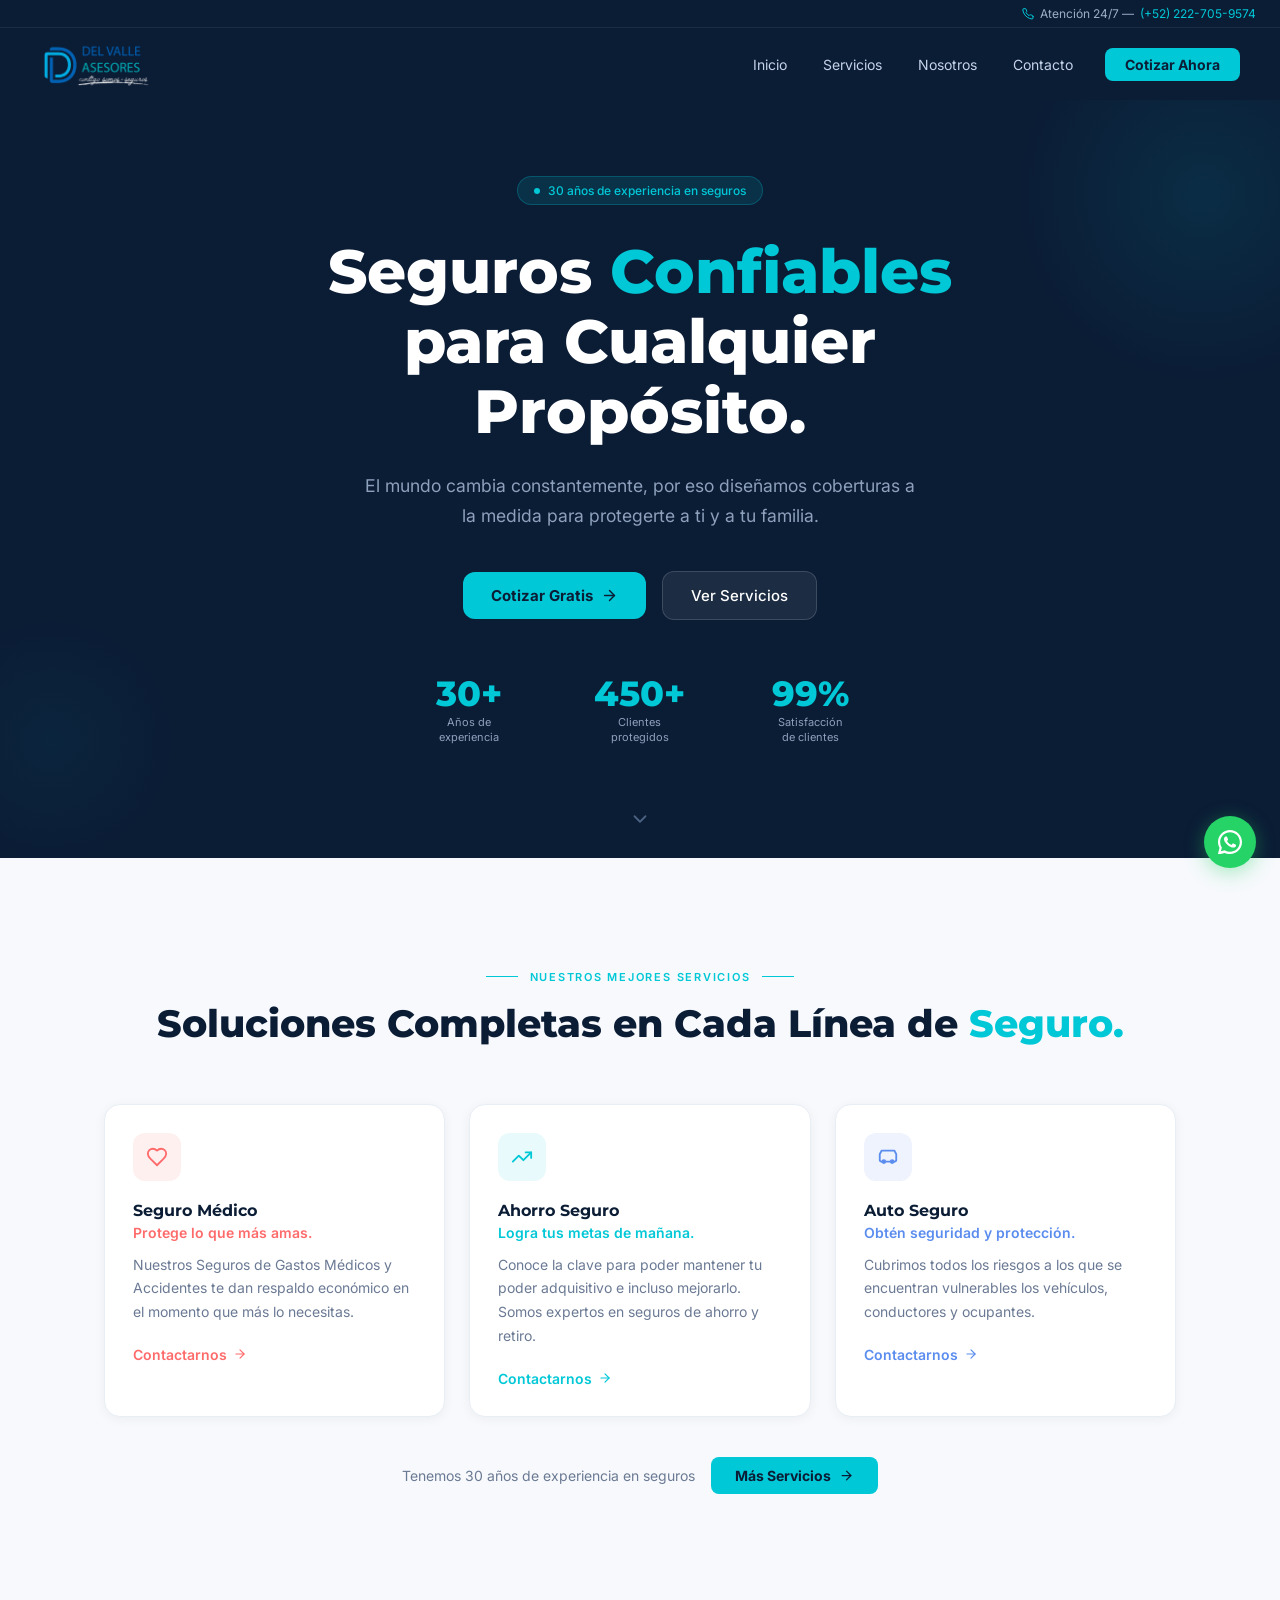
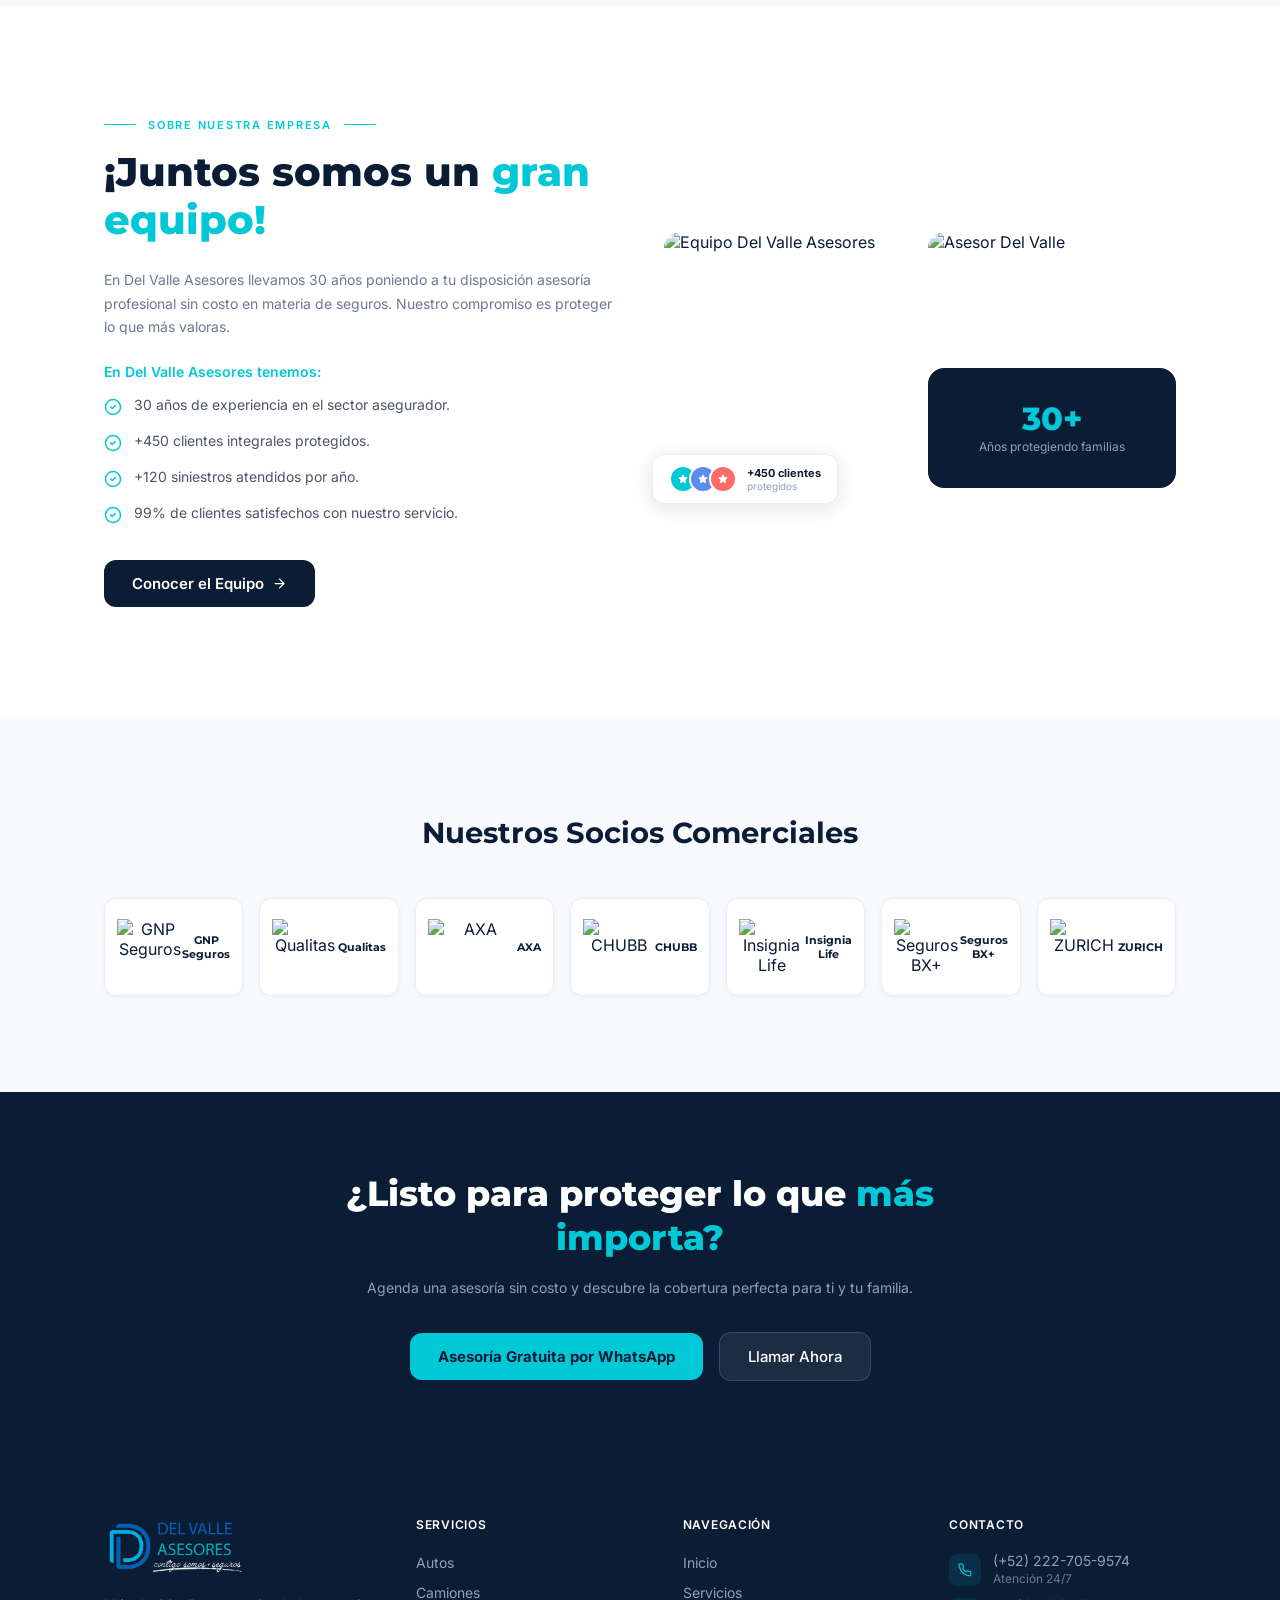
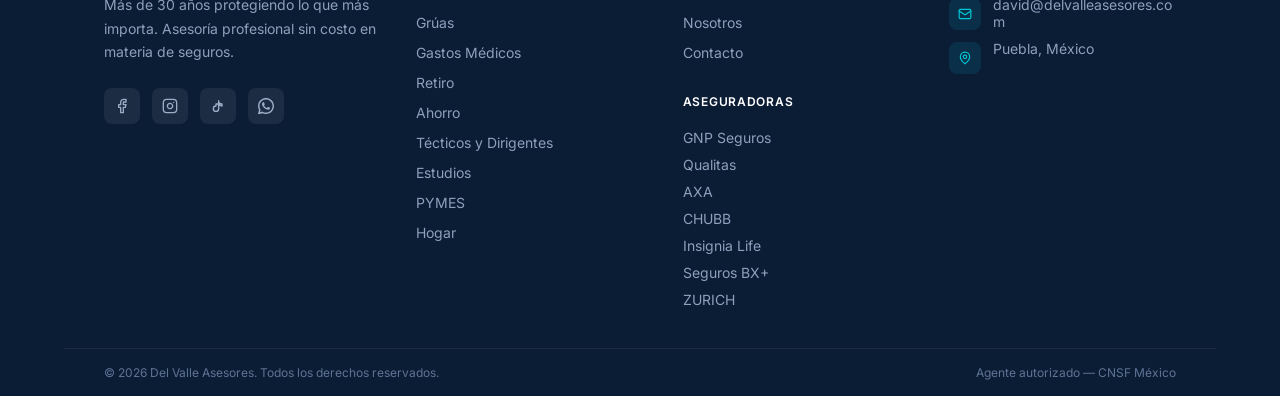
==== commit b048891e: "feat: add partner insurance logos to index and services pages" ====
--- a/index.html
+++ b/index.html
@@ -347,13 +347,34 @@
       <div class="container">
         <h2 class="partners__title">Nuestros Socios Comerciales</h2>
         <div class="partners__grid">
-          <div class="partner-card"><span>GNP Seguros</span></div>
-          <div class="partner-card"><span>Qualitas</span></div>
-          <div class="partner-card"><span>AXA</span></div>
-          <div class="partner-card"><span>CHUBB</span></div>
-          <div class="partner-card"><span>Insignia Life</span></div>
-          <div class="partner-card"><span>Seguros BX+</span></div>
-          <div class="partner-card"><span>ZURICH</span></div>
+          <div class="partner-card">
+            <img src="img/partners/gnp.png" alt="GNP Seguros" class="partner-card__img" />
+            <span>GNP Seguros</span>
+          </div>
+          <div class="partner-card">
+            <img src="img/partners/qualitas.png" alt="Qualitas" class="partner-card__img" />
+            <span>Qualitas</span>
+          </div>
+          <div class="partner-card">
+            <img src="img/partners/axa.png" alt="AXA" class="partner-card__img" />
+            <span>AXA</span>
+          </div>
+          <div class="partner-card">
+            <img src="img/partners/chubb.png" alt="CHUBB" class="partner-card__img" />
+            <span>CHUBB</span>
+          </div>
+          <div class="partner-card">
+            <img src="img/partners/insignia.png" alt="Insignia Life" class="partner-card__img" />
+            <span>Insignia Life</span>
+          </div>
+          <div class="partner-card">
+            <img src="img/partners/bxplus.png" alt="Seguros BX+" class="partner-card__img" />
+            <span>Seguros BX+</span>
+          </div>
+          <div class="partner-card">
+            <img src="img/partners/zurich.png" alt="ZURICH" class="partner-card__img" />
+            <span>ZURICH</span>
+          </div>
         </div>
       </div>
     </section>
@@ -392,13 +413,13 @@
           <p class="footer__brand-desc">Más de 30 años protegiendo lo que más importa. Asesoría profesional sin costo en
             materia de seguros.</p>
           <div class="footer__social">
-            <a href="#" class="footer__social-link" aria-label="Facebook">
+            <a href="https://www.facebook.com/DelValleAsesores.Puebla/" target="_blank" rel="noopener noreferrer" class="footer__social-link" aria-label="Facebook">
               <svg width="16" height="16" viewBox="0 0 24 24" fill="none" stroke="currentColor" stroke-width="2"
                 stroke-linecap="round" stroke-linejoin="round">
                 <path d="M18 2h-3a5 5 0 0 0-5 5v3H7v4h3v8h4v-8h3l1-4h-4V7a1 1 0 0 1 1-1h3z" />
               </svg>
             </a>
-            <a href="#" class="footer__social-link" aria-label="Instagram">
+            <a href="https://www.instagram.com/del.valle.asesores?igshid=MzRlODBiNFWlZA%3D%3D" target="_blank" rel="noopener noreferrer" class="footer__social-link" aria-label="Instagram">
               <svg width="16" height="16" viewBox="0 0 24 24" fill="none" stroke="currentColor" stroke-width="2"
                 stroke-linecap="round" stroke-linejoin="round">
                 <rect width="20" height="20" x="2" y="2" rx="5" ry="5" />
@@ -406,7 +427,7 @@
                 <line x1="17.5" x2="17.51" y1="6.5" y2="6.5" />
               </svg>
             </a>
-            <a href="#" class="footer__social-link" aria-label="TikTok">
+            <a href="https://www.tiktok.com/@delvalleasesoresoficial" target="_blank" rel="noopener noreferrer" class="footer__social-link" aria-label="TikTok">
               <svg width="16" height="16" viewBox="0 0 24 24" fill="none" stroke="currentColor" stroke-width="2"
                 stroke-linecap="round" stroke-linejoin="round">
                 <path d="M9 12a4 4 0 1 0 4 4V4a5 5 0 0 0 5 5v3a8 8 0 0 1-5-3h-4z" />
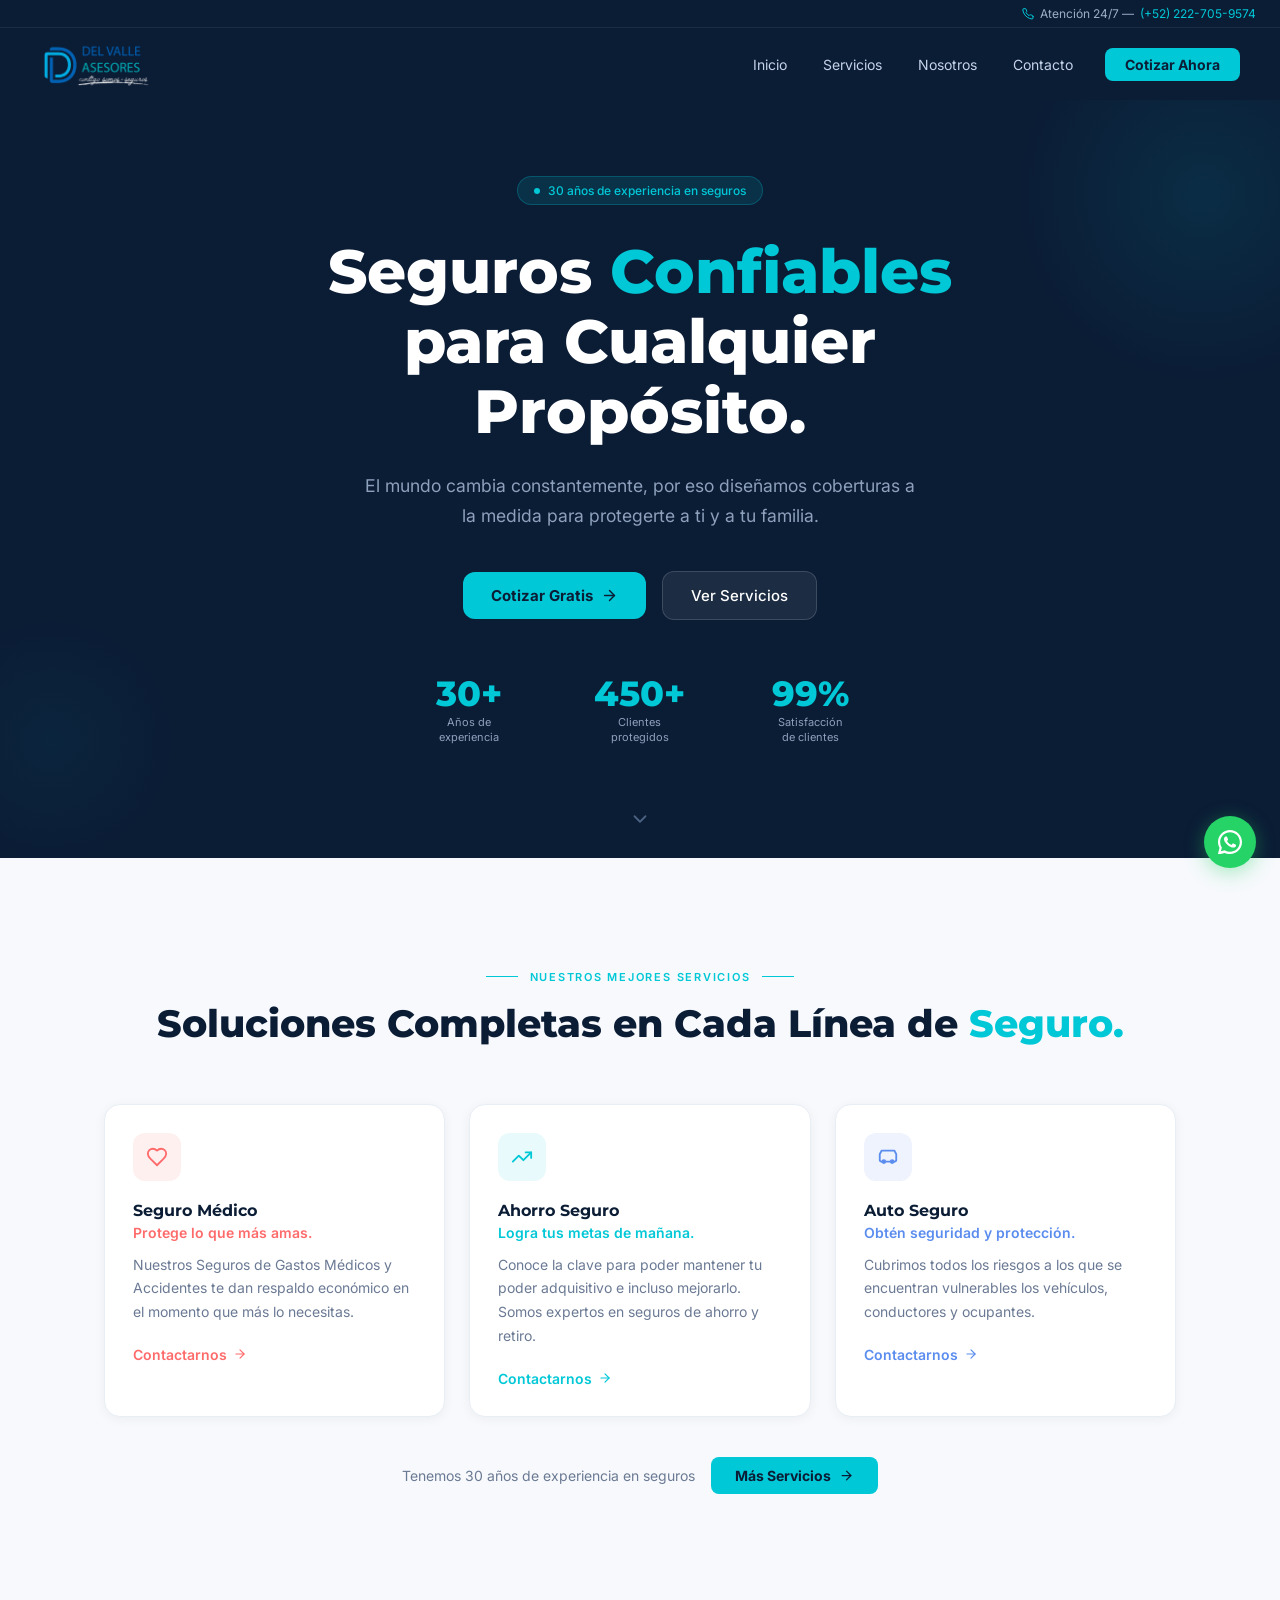
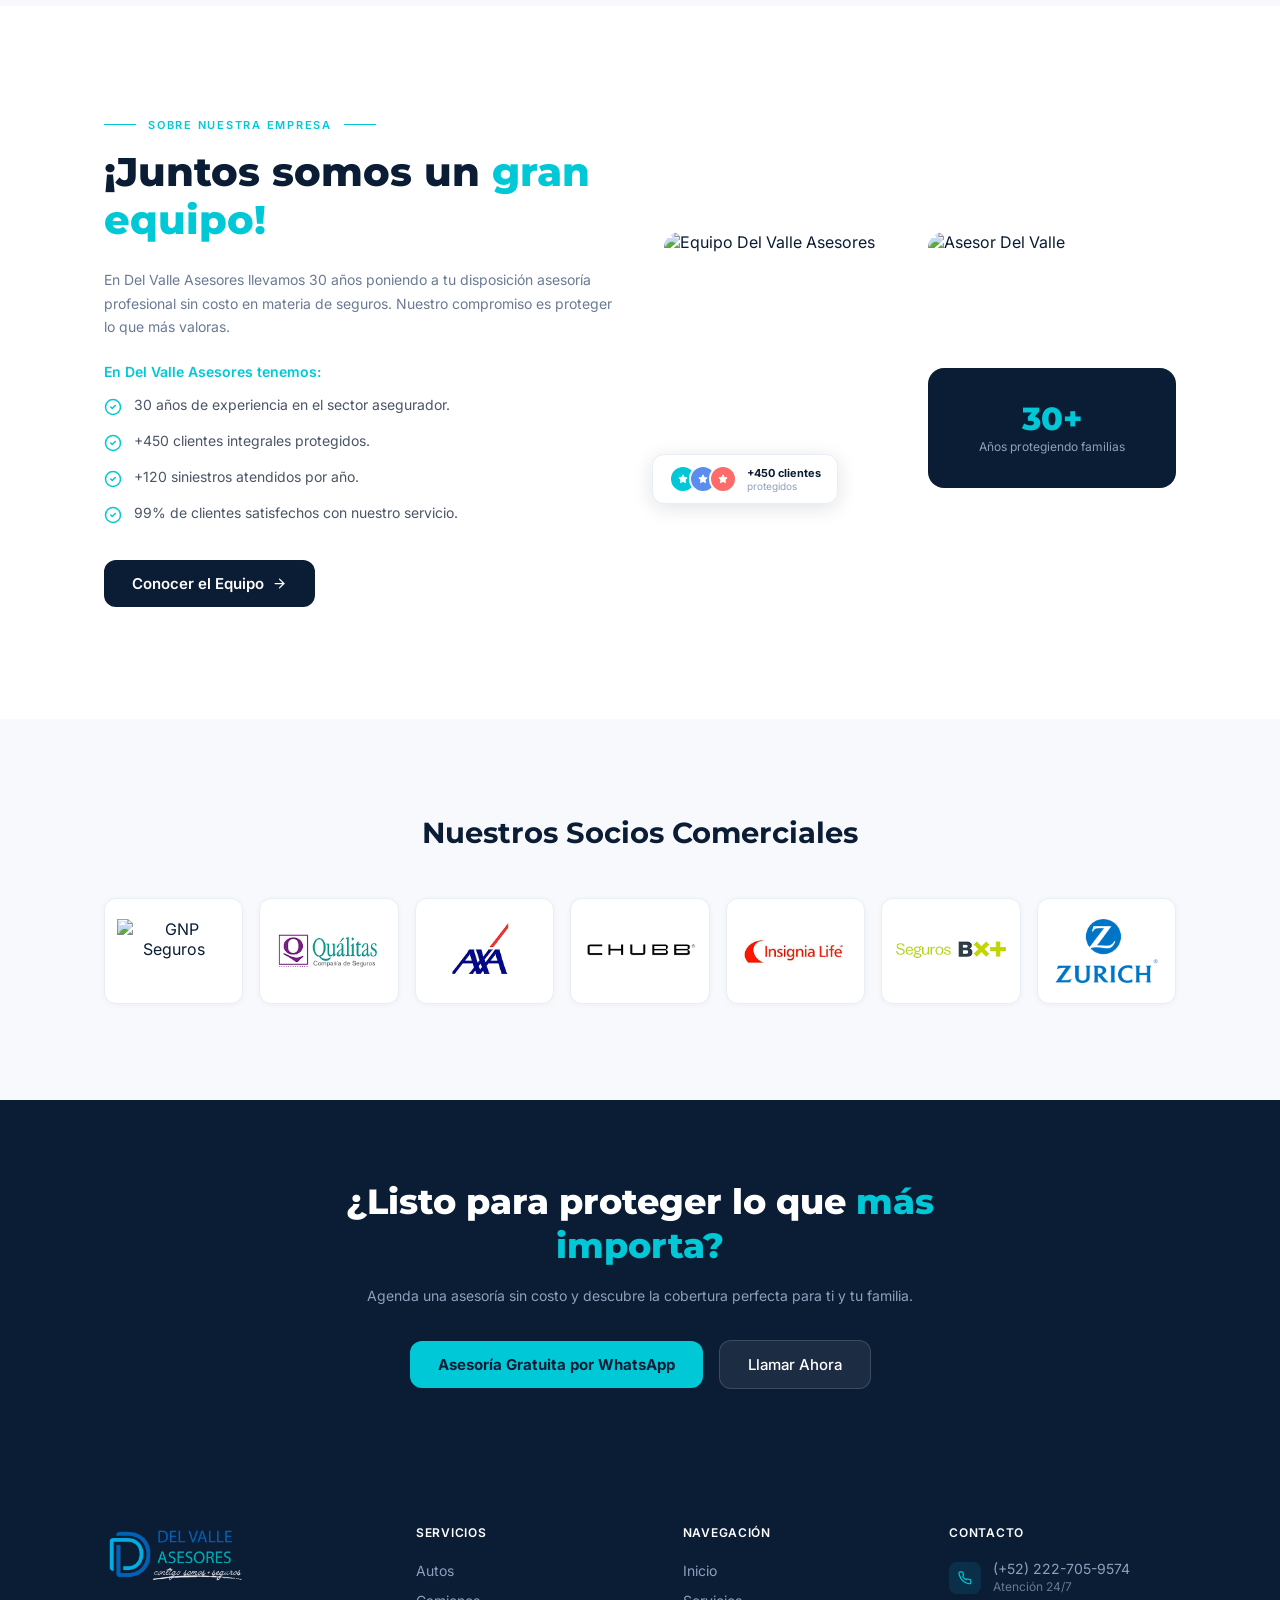
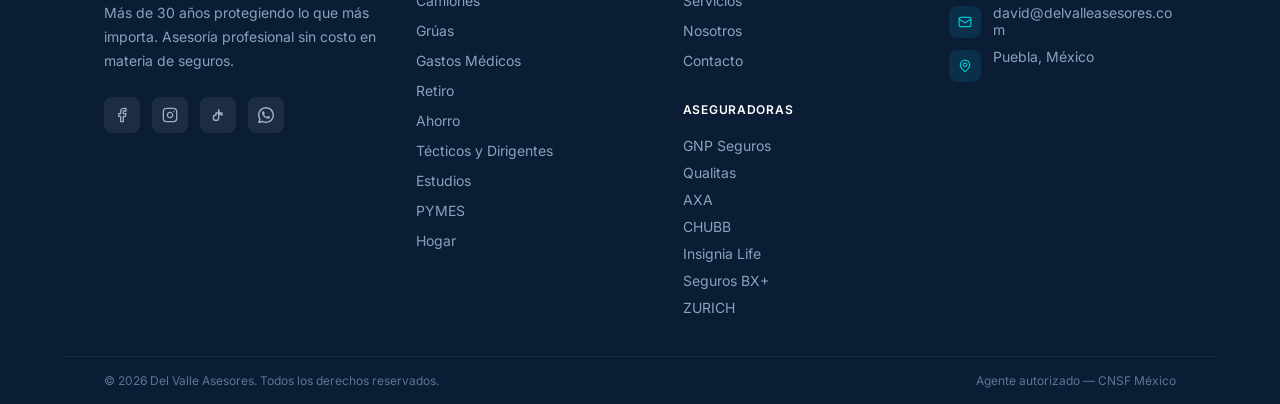
==== commit 691e1773: "refactor: remove partner labels, update image filenames, and improve footer link formatting" ====
--- a/index.html
+++ b/index.html
@@ -348,32 +348,25 @@
         <h2 class="partners__title">Nuestros Socios Comerciales</h2>
         <div class="partners__grid">
           <div class="partner-card">
-            <img src="img/partners/gnp.png" alt="GNP Seguros" class="partner-card__img" />
-            <span>GNP Seguros</span>
+            <img src="img/partners/GNP.png" alt="GNP Seguros" class="partner-card__img" />
           </div>
           <div class="partner-card">
             <img src="img/partners/qualitas.png" alt="Qualitas" class="partner-card__img" />
-            <span>Qualitas</span>
           </div>
           <div class="partner-card">
             <img src="img/partners/axa.png" alt="AXA" class="partner-card__img" />
-            <span>AXA</span>
           </div>
           <div class="partner-card">
             <img src="img/partners/chubb.png" alt="CHUBB" class="partner-card__img" />
-            <span>CHUBB</span>
           </div>
           <div class="partner-card">
             <img src="img/partners/insignia.png" alt="Insignia Life" class="partner-card__img" />
-            <span>Insignia Life</span>
           </div>
           <div class="partner-card">
-            <img src="img/partners/bxplus.png" alt="Seguros BX+" class="partner-card__img" />
-            <span>Seguros BX+</span>
+            <img src="img/partners/bx+.png" alt="Seguros BX+" class="partner-card__img" />
           </div>
           <div class="partner-card">
             <img src="img/partners/zurich.png" alt="ZURICH" class="partner-card__img" />
-            <span>ZURICH</span>
           </div>
         </div>
       </div>
@@ -413,13 +406,15 @@
           <p class="footer__brand-desc">Más de 30 años protegiendo lo que más importa. Asesoría profesional sin costo en
             materia de seguros.</p>
           <div class="footer__social">
-            <a href="https://www.facebook.com/DelValleAsesores.Puebla/" target="_blank" rel="noopener noreferrer" class="footer__social-link" aria-label="Facebook">
+            <a href="https://www.facebook.com/DelValleAsesores.Puebla/" target="_blank" rel="noopener noreferrer"
+              class="footer__social-link" aria-label="Facebook">
               <svg width="16" height="16" viewBox="0 0 24 24" fill="none" stroke="currentColor" stroke-width="2"
                 stroke-linecap="round" stroke-linejoin="round">
                 <path d="M18 2h-3a5 5 0 0 0-5 5v3H7v4h3v8h4v-8h3l1-4h-4V7a1 1 0 0 1 1-1h3z" />
               </svg>
             </a>
-            <a href="https://www.instagram.com/del.valle.asesores?igshid=MzRlODBiNFWlZA%3D%3D" target="_blank" rel="noopener noreferrer" class="footer__social-link" aria-label="Instagram">
+            <a href="https://www.instagram.com/del.valle.asesores?igshid=MzRlODBiNFWlZA%3D%3D" target="_blank"
+              rel="noopener noreferrer" class="footer__social-link" aria-label="Instagram">
               <svg width="16" height="16" viewBox="0 0 24 24" fill="none" stroke="currentColor" stroke-width="2"
                 stroke-linecap="round" stroke-linejoin="round">
                 <rect width="20" height="20" x="2" y="2" rx="5" ry="5" />
@@ -427,7 +422,8 @@
                 <line x1="17.5" x2="17.51" y1="6.5" y2="6.5" />
               </svg>
             </a>
-            <a href="https://www.tiktok.com/@delvalleasesoresoficial" target="_blank" rel="noopener noreferrer" class="footer__social-link" aria-label="TikTok">
+            <a href="https://www.tiktok.com/@delvalleasesoresoficial" target="_blank" rel="noopener noreferrer"
+              class="footer__social-link" aria-label="TikTok">
               <svg width="16" height="16" viewBox="0 0 24 24" fill="none" stroke="currentColor" stroke-width="2"
                 stroke-linecap="round" stroke-linejoin="round">
                 <path d="M9 12a4 4 0 1 0 4 4V4a5 5 0 0 0 5 5v3a8 8 0 0 1-5-3h-4z" />
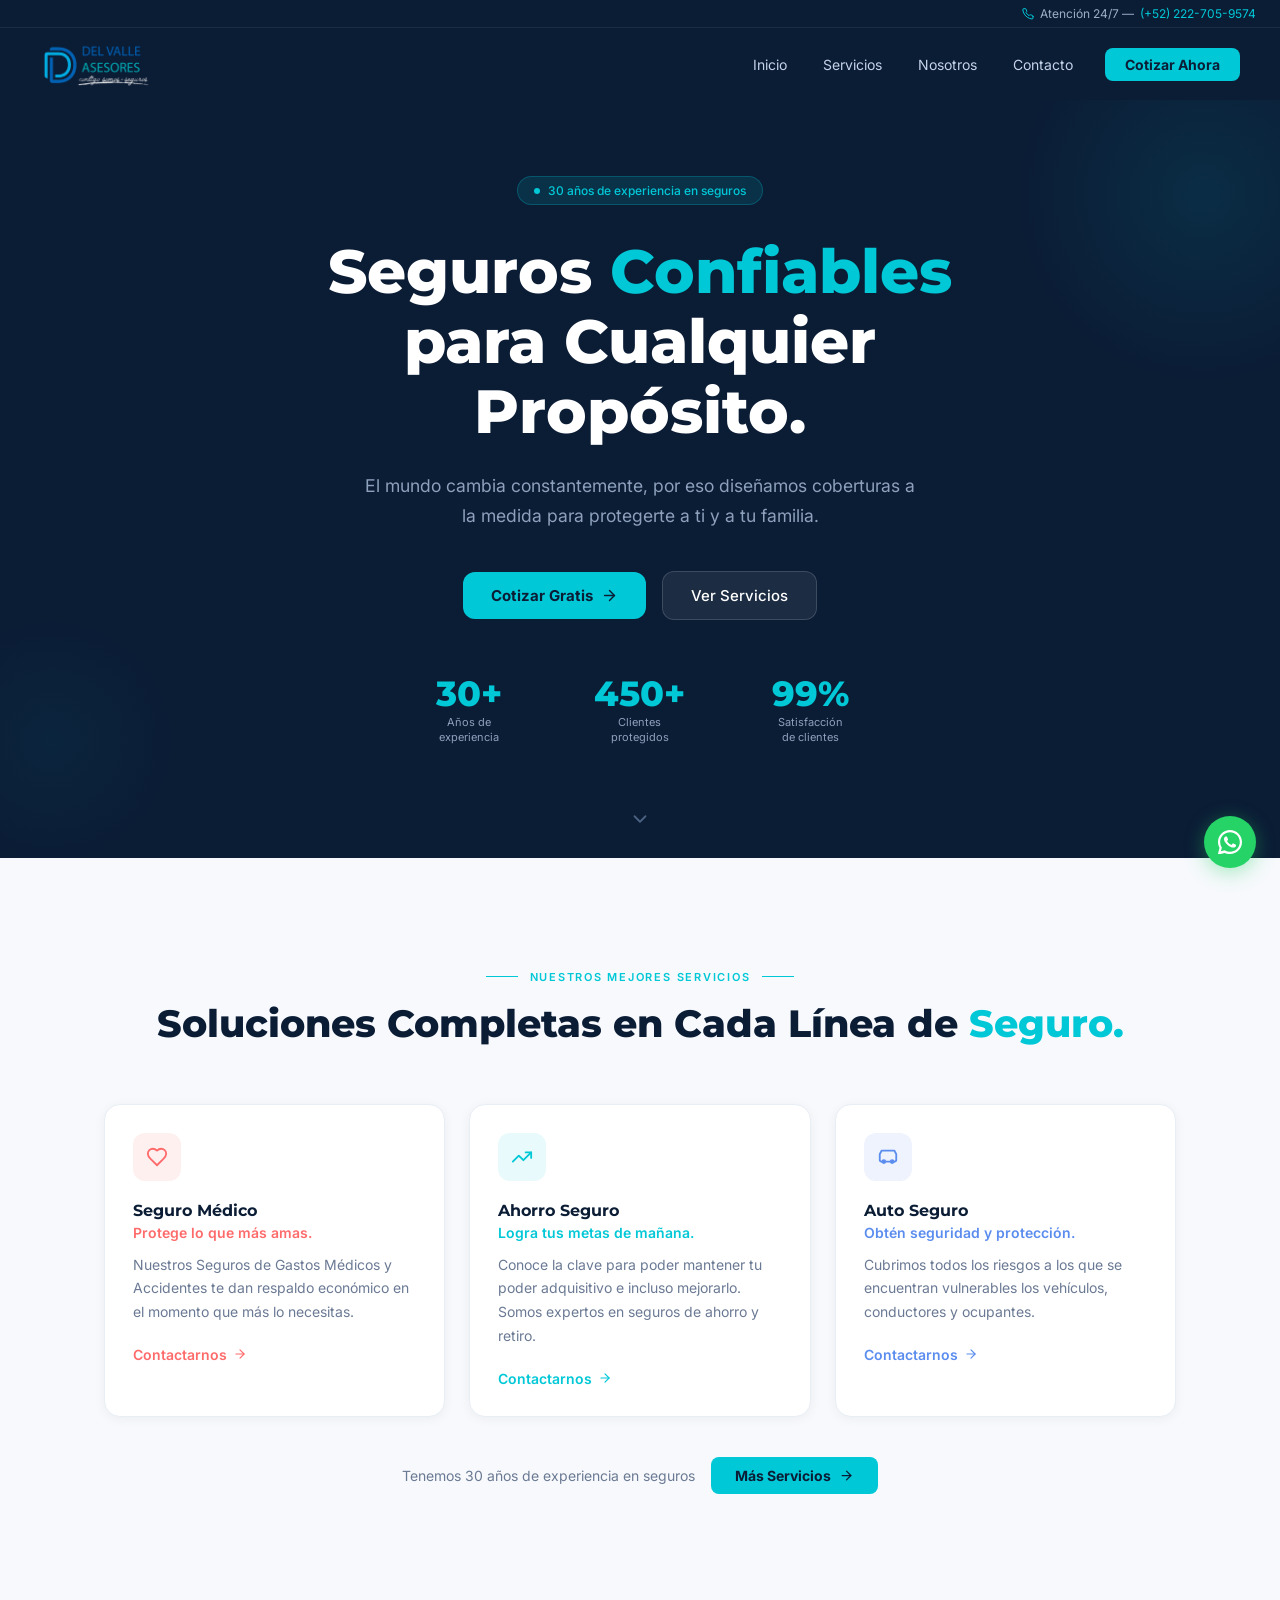
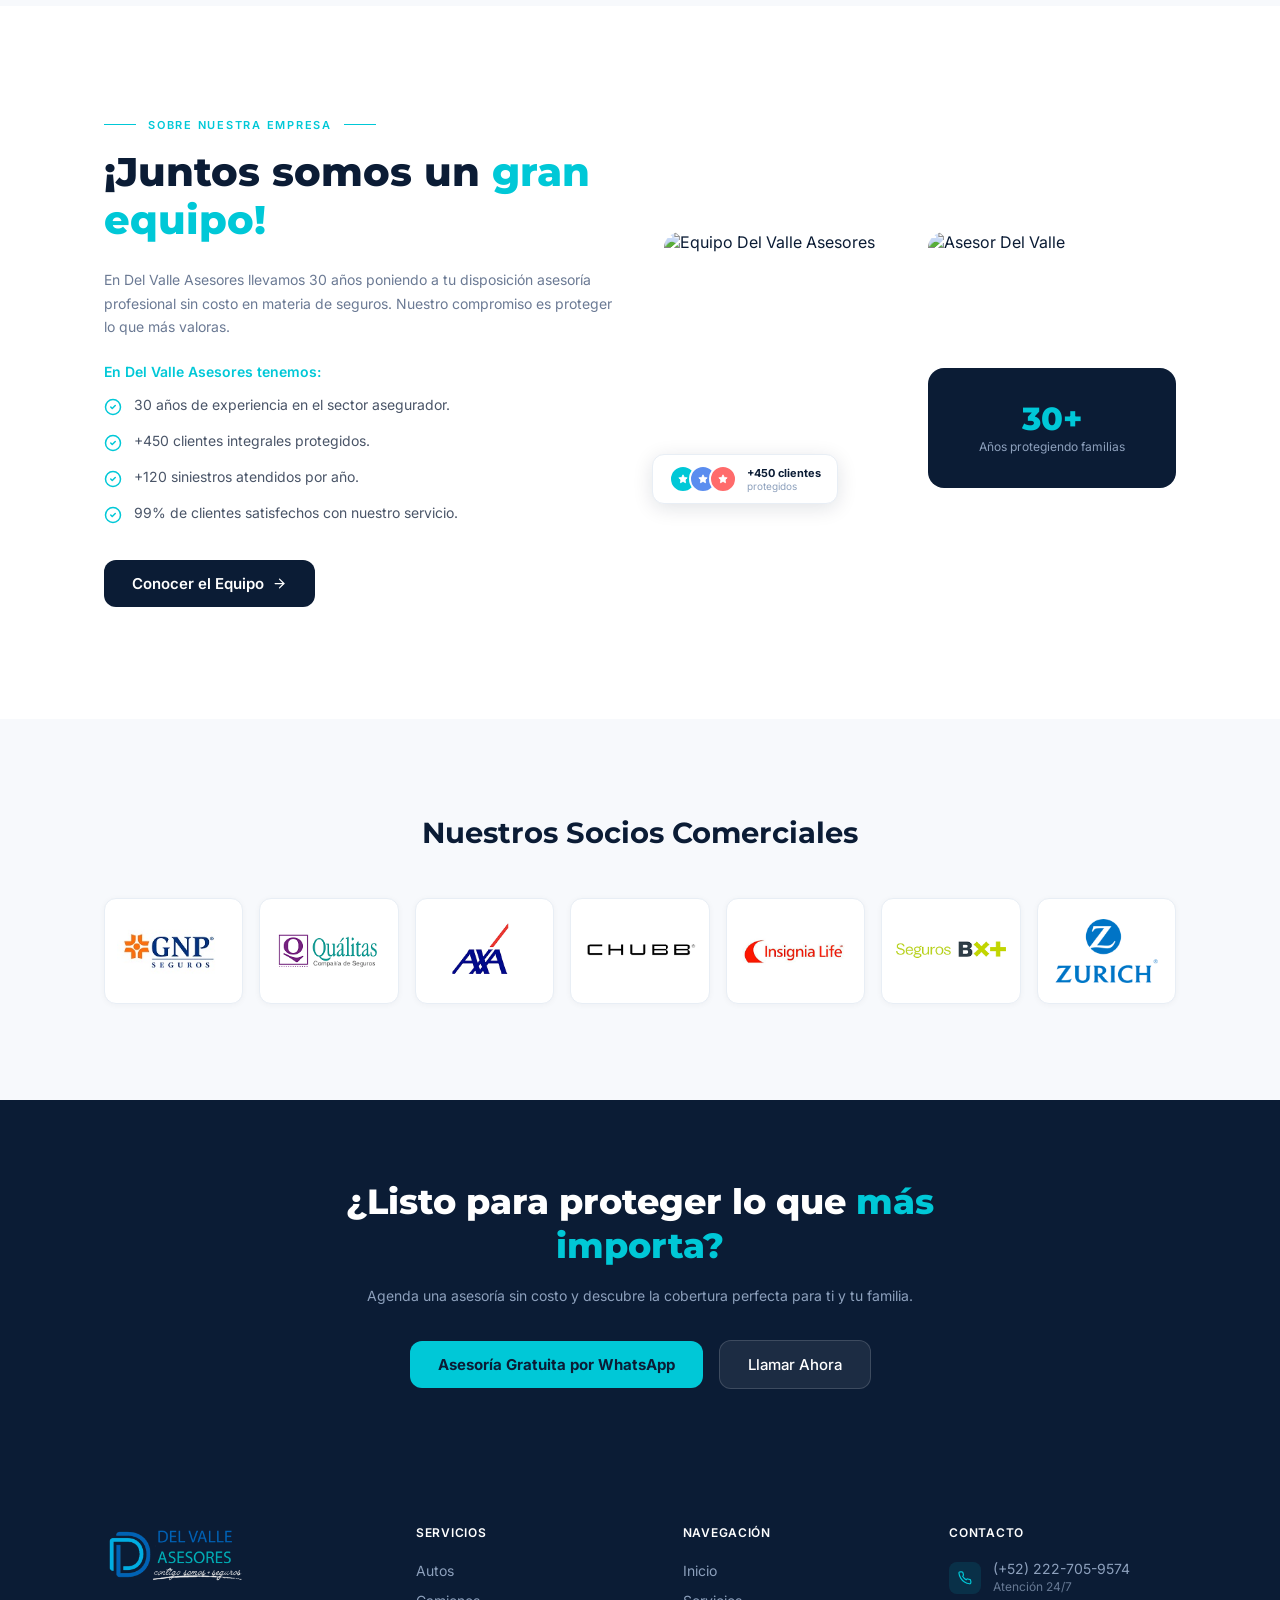
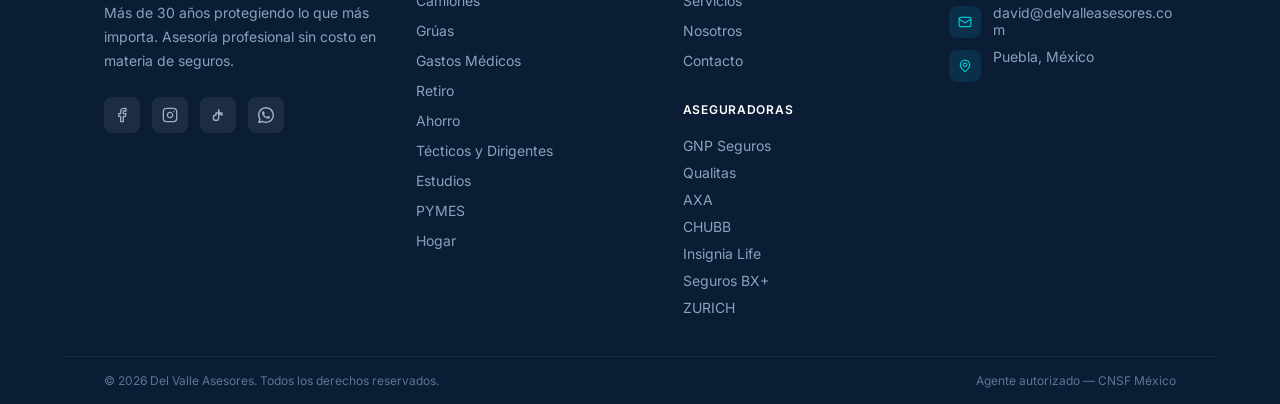
==== commit 4a2d7439: "fix: update GNP logo file extension to jpeg in index and servicios pages" ====
--- a/index.html
+++ b/index.html
@@ -348,7 +348,7 @@
         <h2 class="partners__title">Nuestros Socios Comerciales</h2>
         <div class="partners__grid">
           <div class="partner-card">
-            <img src="img/partners/GNP.png" alt="GNP Seguros" class="partner-card__img" />
+            <img src="img/partners/GNP.jpeg" alt="GNP Seguros" class="partner-card__img" />
           </div>
           <div class="partner-card">
             <img src="img/partners/qualitas.png" alt="Qualitas" class="partner-card__img" />
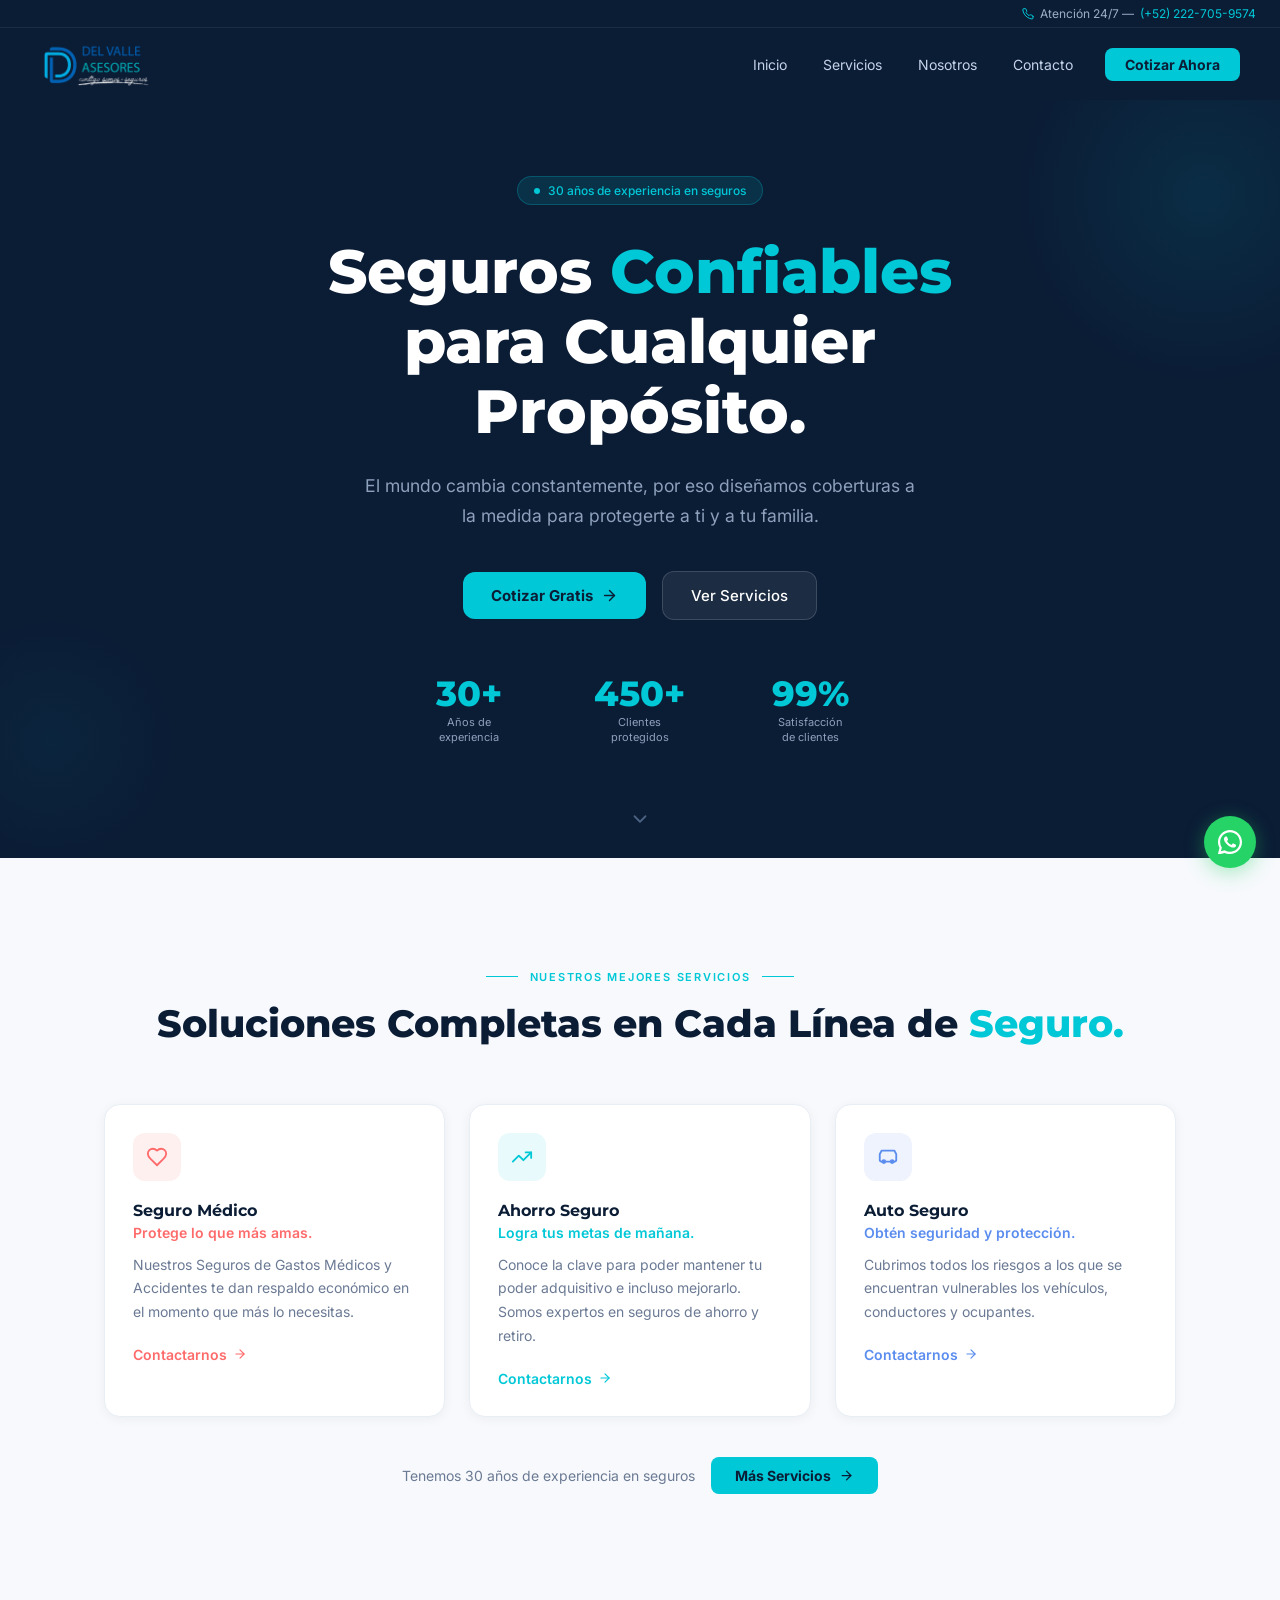
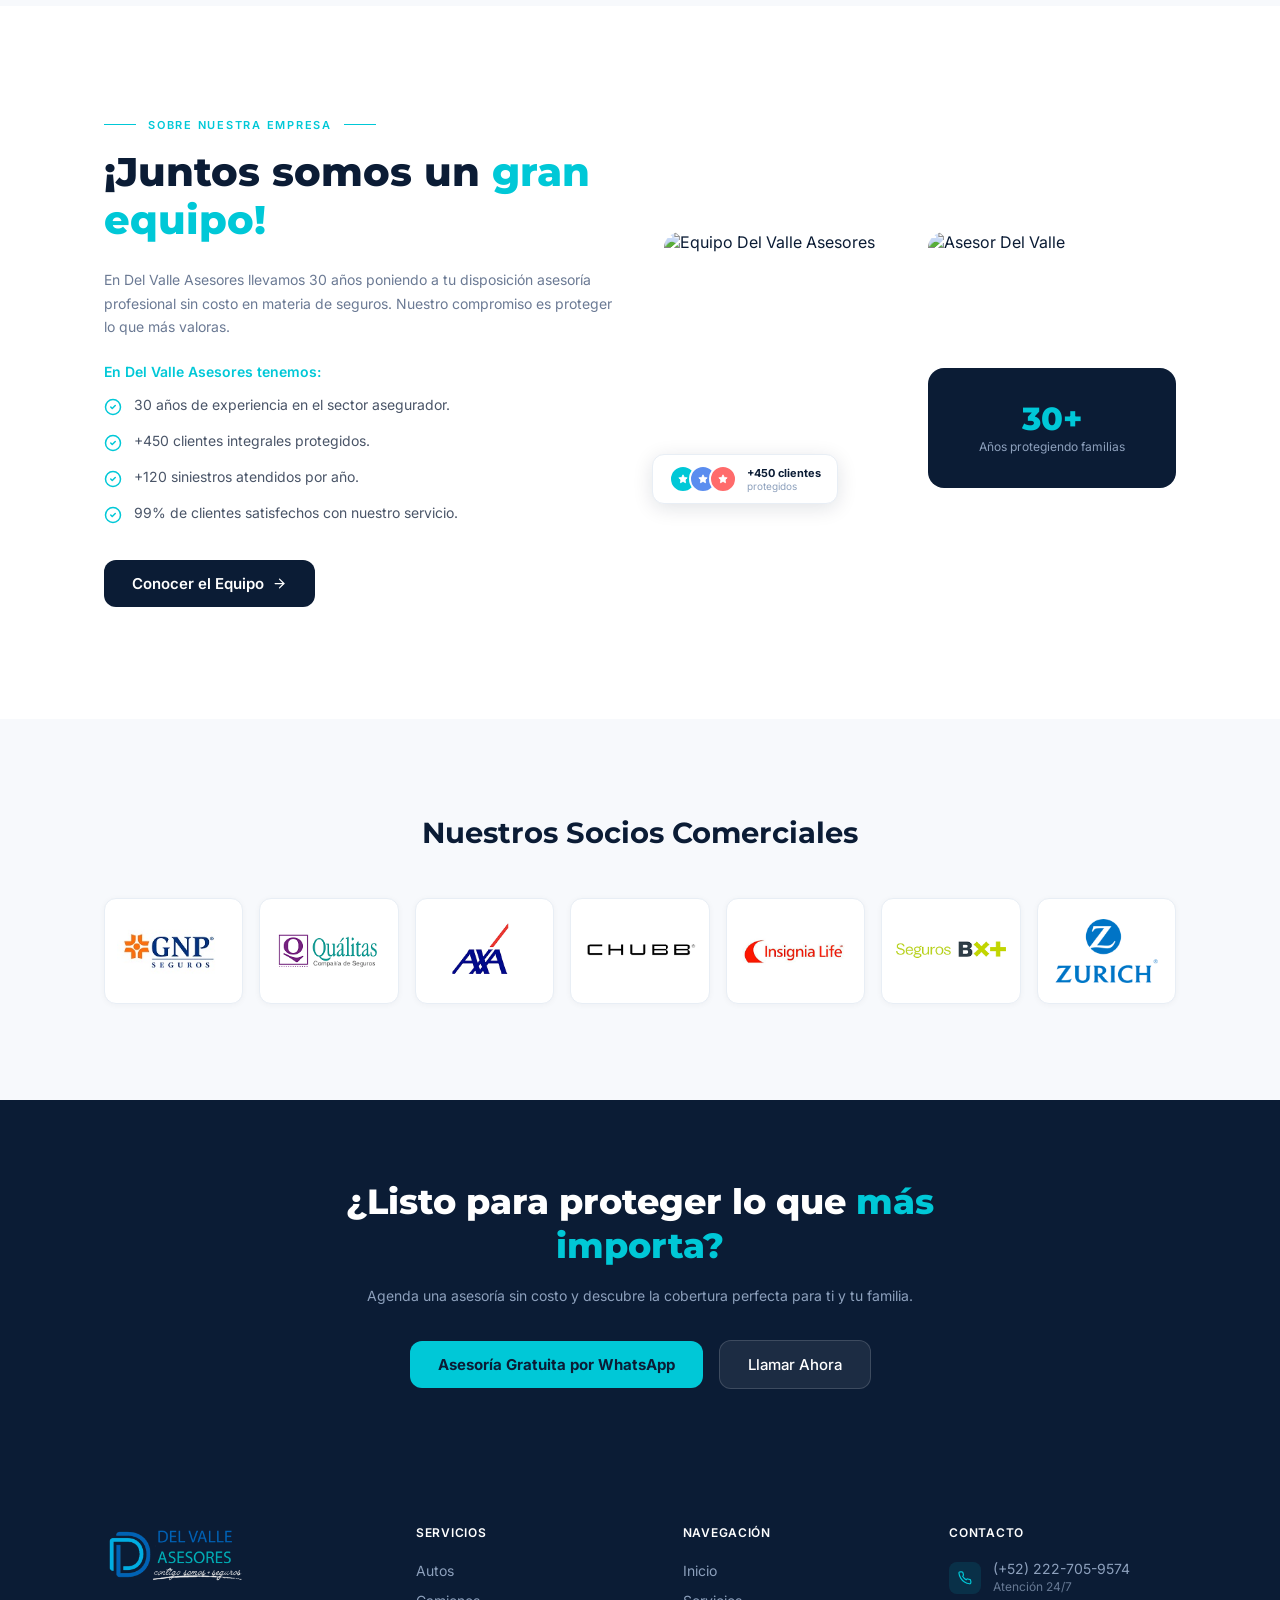
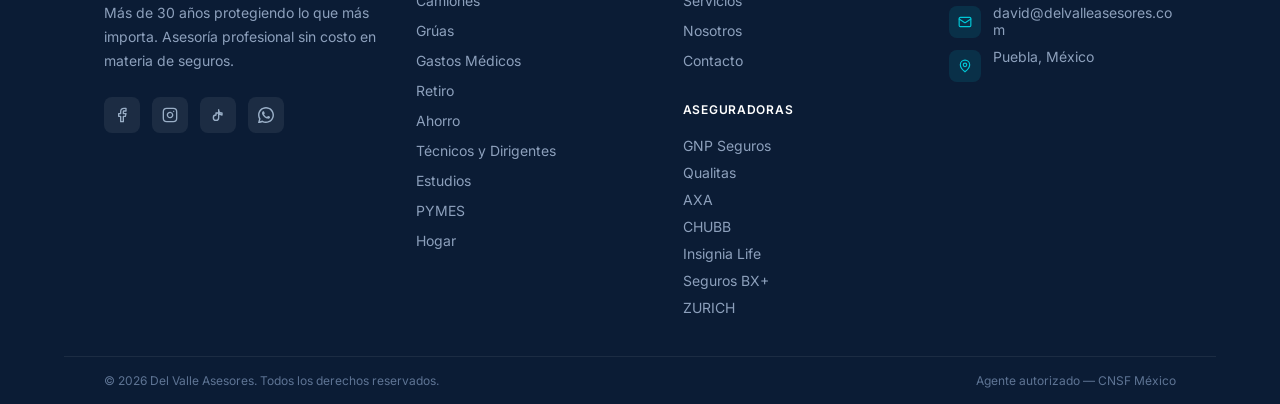
==== commit 330d8de9: "feat: add truck and crane insurance services and fix typo in navigation menu" ====
--- a/index.html
+++ b/index.html
@@ -450,7 +450,7 @@
             <li><a href="servicios.html" class="footer__list-link">Gastos Médicos</a></li>
             <li><a href="servicios.html" class="footer__list-link">Retiro</a></li>
             <li><a href="servicios.html" class="footer__list-link">Ahorro</a></li>
-            <li><a href="servicios.html" class="footer__list-link">Técticos y Dirigentes</a></li>
+            <li><a href="servicios.html" class="footer__list-link">Técnicos y Dirigentes</a></li>
             <li><a href="servicios.html" class="footer__list-link">Estudios</a></li>
             <li><a href="servicios.html" class="footer__list-link">PYMES</a></li>
             <li><a href="servicios.html" class="footer__list-link">Hogar</a></li>
